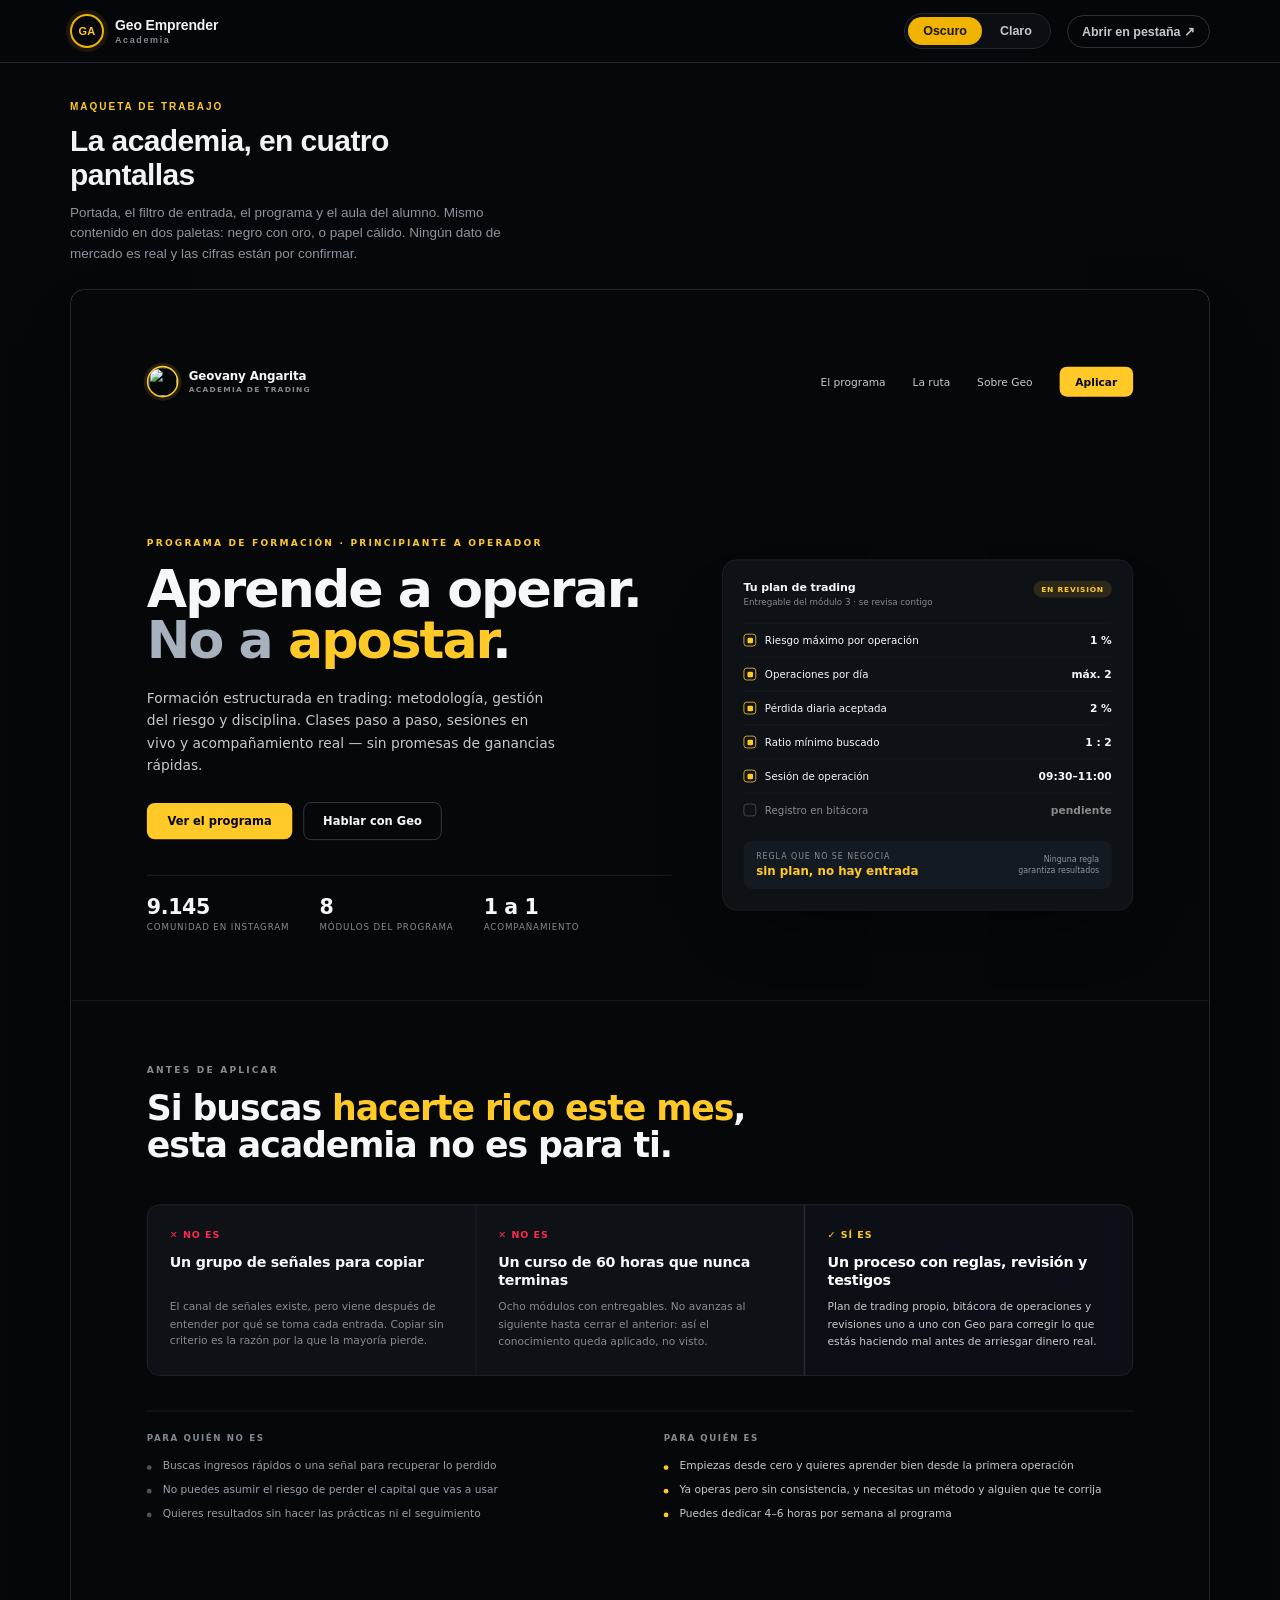
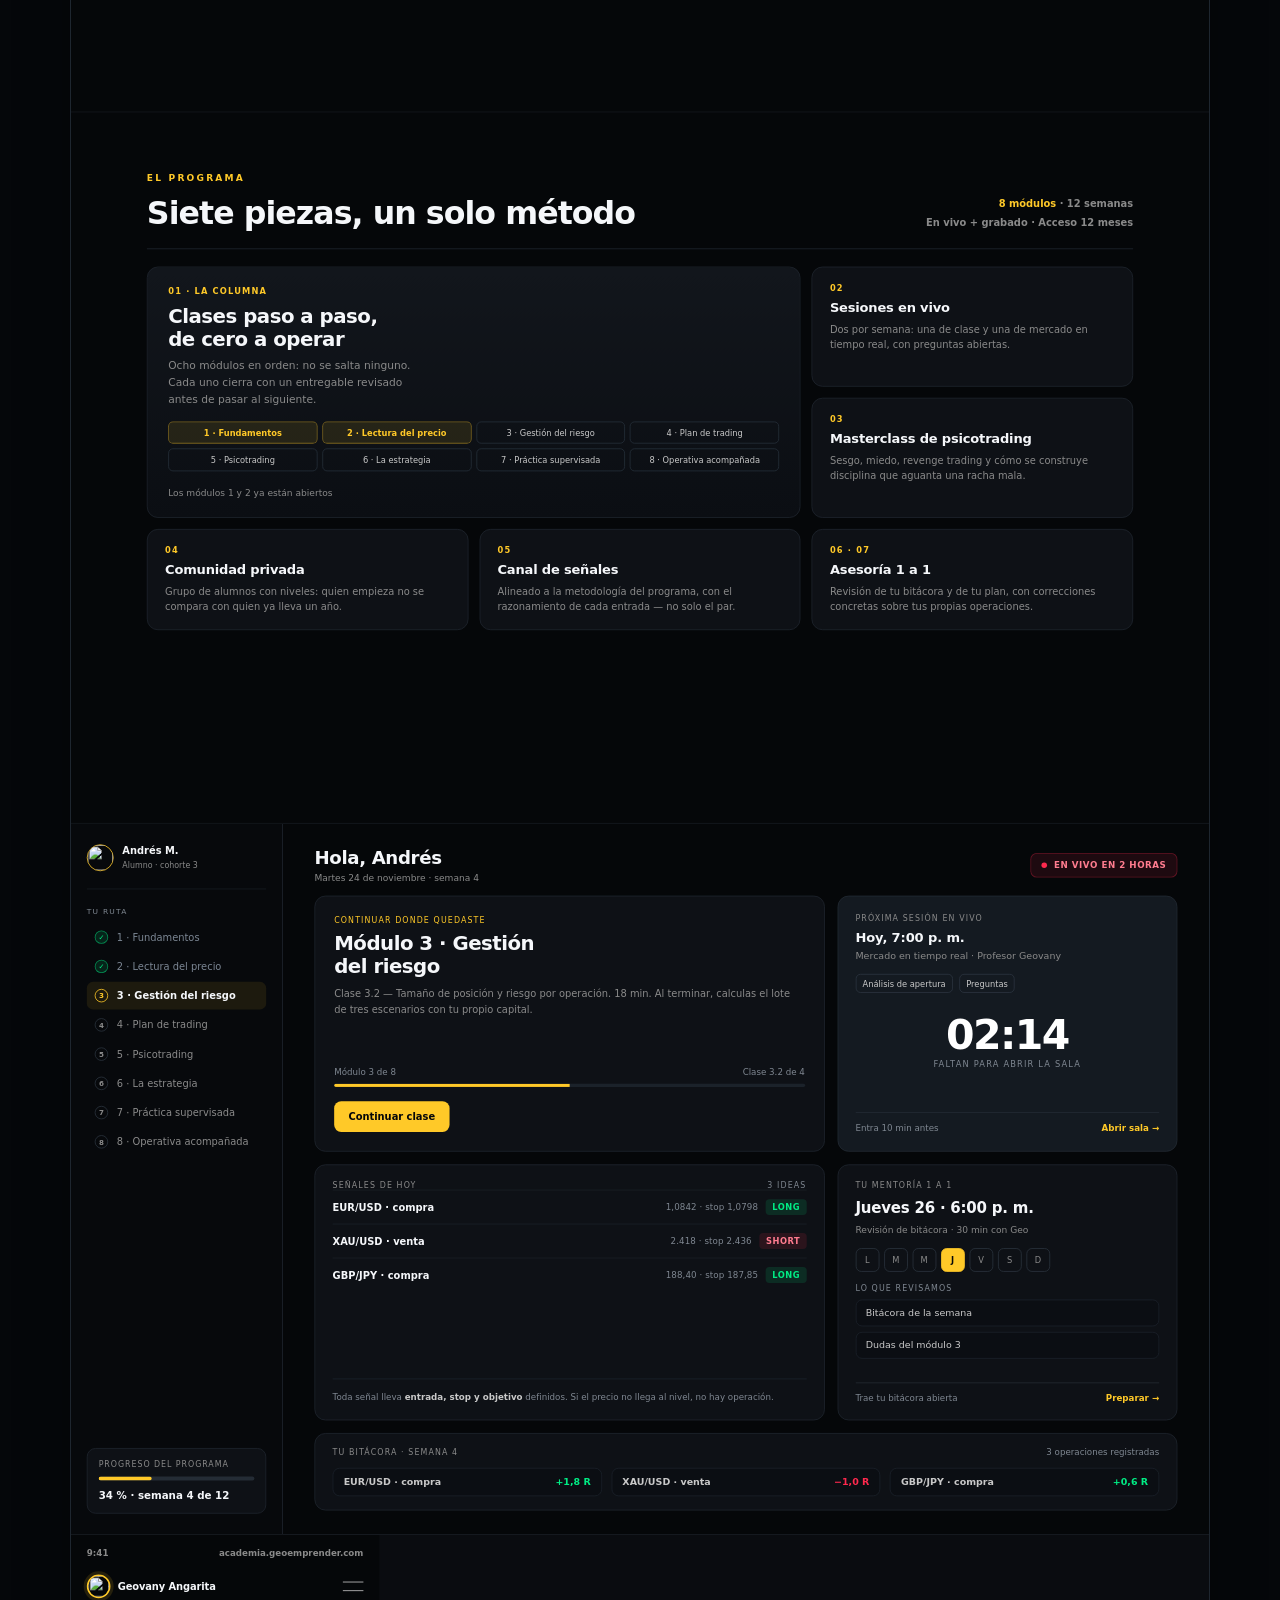
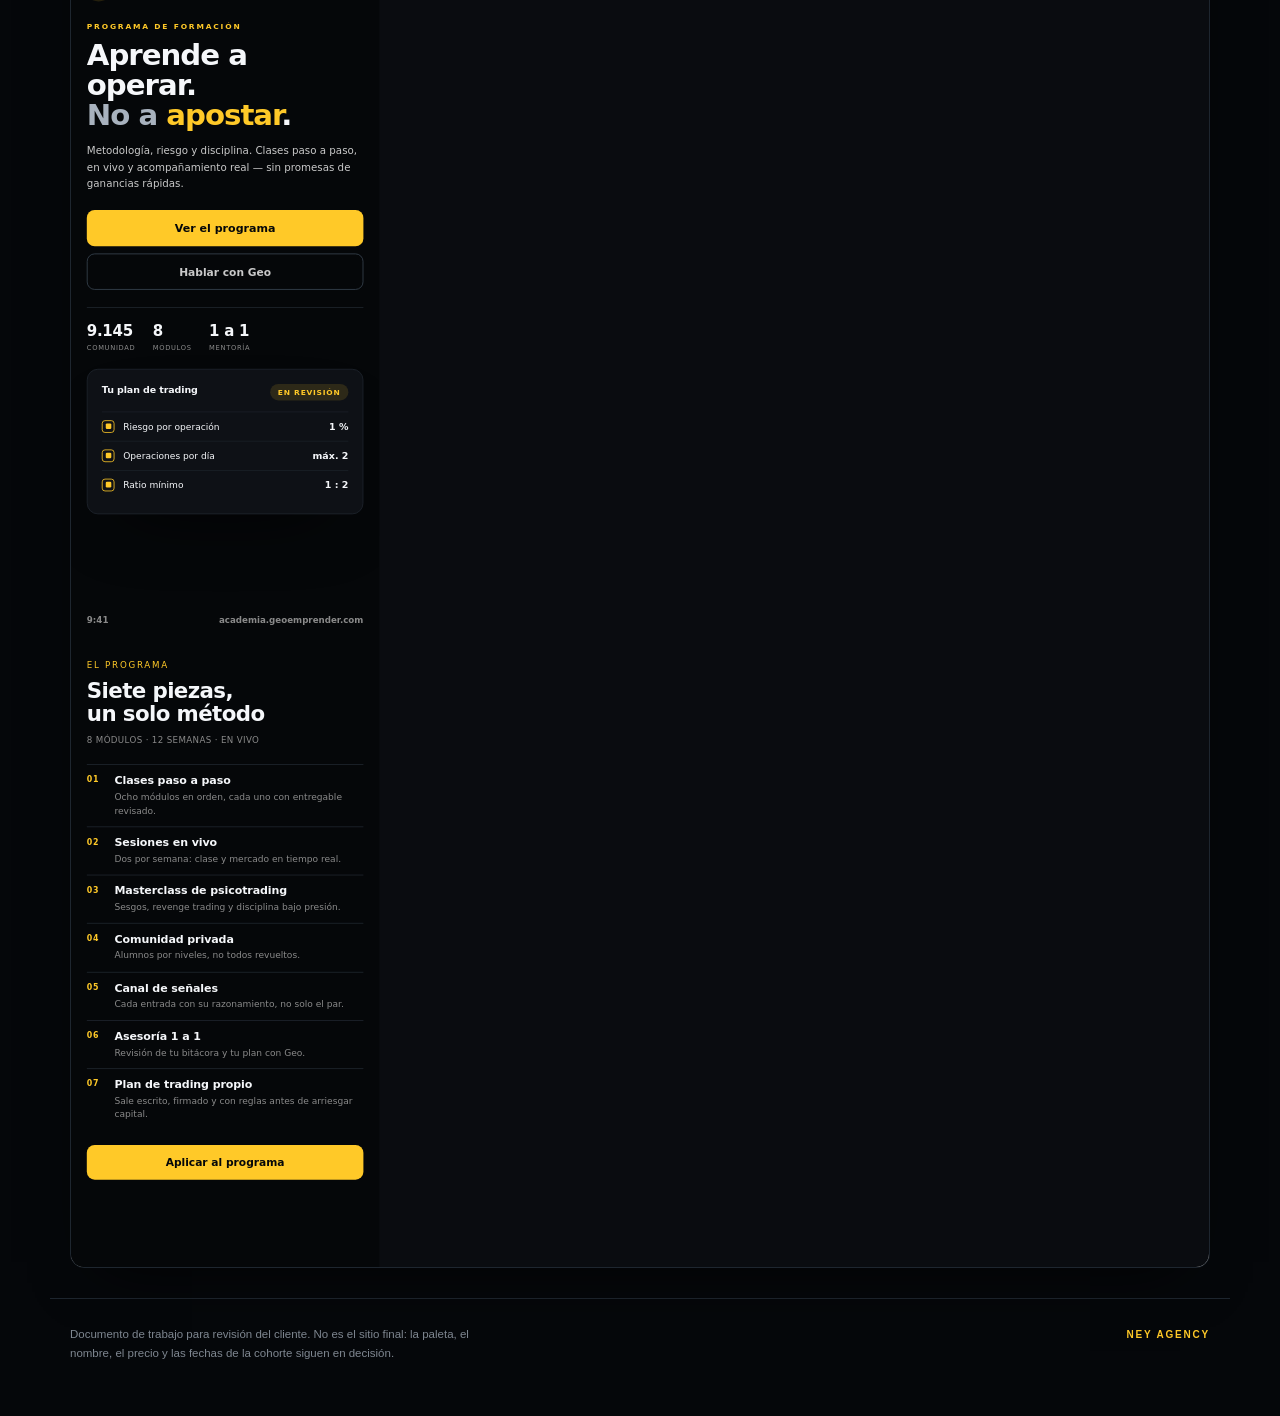
==== index.html @ 92921b25 "Maqueta de la academia: 4 pantallas en dos temas" ====
<!DOCTYPE html>
<html lang="es">
<head>
<meta charset="utf-8">
<meta name="viewport" content="width=device-width, initial-scale=1">
<title>Academia · Geo Emprender — maqueta</title>
<meta name="description" content="Maqueta de la academia de trading del profesor Geovany Angarita: cuatro pantallas, dos temas.">
<meta property="og:type" content="website">
<meta property="og:title" content="Academia · Geo Emprender — maqueta">
<meta property="og:description" content="Cuatro pantallas de la academia: portada, filtro, programa y aula del alumno.">
<meta property="og:image" content="https://geoemprender.biolnk.si/og.png">
<meta name="twitter:card" content="summary_large_image">
<link rel="icon" href="data:image/svg+xml,<svg xmlns='http://www.w3.org/2000/svg' viewBox='0 0 32 32'><rect width='32' height='32' rx='8' fill='%23050709'/><circle cx='16' cy='16' r='7' fill='none' stroke='%23EFB300' stroke-width='2.5'/></svg>">
<style>
  :root{
    --bg:#05070A; --panel:#0B0F14; --line:#1E262F; --line2:#2A343F;
    --ink:#F2F3F5; --ink2:#C3C8CF; --muted:#8C949E; --dim:#7F8791;
    --gold:#EFB300; --gold-ink:#FFC928; --on-gold:#1A1400;
    --r:14px;
  }
  *{box-sizing:border-box;margin:0;padding:0}
  html,body{background:var(--bg);color:var(--ink);
    font-family:Inter,-apple-system,BlinkMacSystemFont,"Segoe UI",Roboto,Helvetica,Arial,sans-serif;
    -webkit-font-smoothing:antialiased}
  a{color:inherit;text-decoration:none}

  header{position:sticky;top:0;z-index:10;background:rgba(5,7,10,.88);
    backdrop-filter:blur(14px);border-bottom:1px solid var(--line)}
  .bar{max-width:1180px;margin:0 auto;padding:13px 20px;display:flex;align-items:center;gap:16px;flex-wrap:wrap}
  .brand{display:flex;align-items:center;gap:11px;font-weight:800;font-size:14px;letter-spacing:-.01em}
  .brand .ring{width:34px;height:34px;border-radius:50%;border:2px solid var(--gold);
    box-shadow:0 0 0 4px rgba(239,179,0,.10);display:grid;place-items:center;flex:0 0 auto}
  .brand .ring span{font-size:11px;font-weight:800;color:var(--gold-ink);letter-spacing:.02em}
  .brand small{display:block;font-size:9px;font-weight:600;letter-spacing:.18em;color:var(--dim);margin-top:2px}
  .spacer{flex:1 1 auto}
  .seg{display:flex;gap:3px;background:var(--panel);border:1px solid var(--line);border-radius:999px;padding:3px}
  .seg button{border:0;background:transparent;color:var(--ink2);font:inherit;font-size:12.5px;font-weight:600;
    padding:7px 15px;border-radius:999px;cursor:pointer;transition:background .15s,color .15s}
  .seg button:hover{color:var(--ink)}
  .seg button[aria-pressed="true"]{background:var(--gold);color:var(--on-gold)}
  .open{font-size:12.5px;font-weight:600;color:var(--ink2);border:1px solid var(--line2);
    border-radius:999px;padding:8px 14px;white-space:nowrap;transition:border-color .15s,color .15s}
  .open:hover{border-color:var(--gold);color:var(--gold-ink)}

  .lead{max-width:1180px;margin:0 auto;padding:26px 20px 6px}
  .lead .kick{font-size:10px;font-weight:700;letter-spacing:.2em;color:var(--gold-ink);text-transform:uppercase}
  .lead h1{font-size:clamp(21px,3.1vw,30px);line-height:1.15;letter-spacing:-.02em;font-weight:800;margin-top:9px;max-width:20ch}
  .lead p{font-size:13.5px;line-height:1.55;color:var(--muted);margin-top:10px;max-width:62ch}

  .stage{max-width:1180px;margin:18px auto 0;padding:0 20px}
  .frame-wrap{position:relative;overflow:hidden;border:1px solid var(--line);border-radius:var(--r);
    background:var(--panel);box-shadow:0 24px 60px -30px rgba(0,0,0,.9)}
  iframe{display:block;width:1440px;height:5288px;border:0;transform-origin:top left;background:#fff}

  .mobile{display:none;max-width:1180px;margin:16px auto 0;padding:0 20px;gap:10px;flex-direction:column}
  .mobile a{display:block;padding:16px 18px;border:1px solid var(--line2);border-radius:12px;
    background:var(--panel);font-size:13.5px;font-weight:600}
  .mobile a span{display:block;font-size:11px;font-weight:500;color:var(--dim);margin-top:4px}

  footer{max-width:1180px;margin:0 auto;padding:26px 20px 54px;display:flex;gap:16px;
    align-items:baseline;justify-content:space-between;flex-wrap:wrap;
    border-top:1px solid var(--line);margin-top:30px}
  footer p{font-size:11.5px;line-height:1.6;color:var(--dim);max-width:64ch}
  footer .sig{font-size:10px;letter-spacing:.18em;text-transform:uppercase;color:var(--gold-ink);font-weight:700}

  @media (max-width:820px){
    .stage,.frame-wrap{display:none}
    .mobile{display:flex}
    .open{display:none}
  }
</style>
</head>
<body>

<header>
  <div class="bar">
    <a class="brand" href="/">
      <span class="ring"><span>GA</span></span>
      <span>Geo Emprender<small>Academia</small></span>
    </a>
    <span class="spacer"></span>
    <div class="seg" role="group" aria-label="Tema de la maqueta">
      <button id="b-oscuro" aria-pressed="true">Oscuro</button>
      <button id="b-claro" aria-pressed="false">Claro</button>
    </div>
    <a class="open" id="abrir" href="oscuro.html" target="_blank" rel="noopener">Abrir en pestaña ↗</a>
  </div>
</header>

<section class="lead">
  <p class="kick">Maqueta de trabajo</p>
  <h1>La academia, en cuatro pantallas</h1>
  <p>Portada, el filtro de entrada, el programa y el aula del alumno. Mismo contenido en dos paletas: negro con oro, o papel cálido. Ningún dato de mercado es real y las cifras están por confirmar.</p>
</section>

<div class="stage">
  <div class="frame-wrap" id="wrap">
    <iframe id="frame" src="oscuro.html" title="Maqueta de la academia" loading="eager"></iframe>
  </div>
</div>

<nav class="mobile">
  <a href="oscuro.html">Ver maqueta en tema oscuro<span>Negro con oro · 4 pantallas</span></a>
  <a href="claro.html">Ver maqueta en tema claro<span>Papel cálido · 4 pantallas</span></a>
</nav>

<footer>
  <p>Documento de trabajo para revisión del cliente. No es el sitio final: la paleta, el nombre, el precio y las fechas de la cohorte siguen en decisión.</p>
  <span class="sig">Ney Agency</span>
</footer>

<script>
(function(){
  var frame=document.getElementById('frame'), wrap=document.getElementById('wrap');
  var bO=document.getElementById('b-oscuro'), bC=document.getElementById('b-claro'), abrir=document.getElementById('abrir');

  var H=5288;
  function fit(){
    var w=wrap.clientWidth||1180, k=w/1440, h=H;
    frame.style.transform='scale('+k+')';
    wrap.style.height=(h*k)+'px';
  }
  function set(theme){
    frame.src = theme+'.html';
    abrir.href = theme+'.html';
    bO.setAttribute('aria-pressed', String(theme==='oscuro'));
    bC.setAttribute('aria-pressed', String(theme==='claro'));
  }
  bO.addEventListener('click',function(){set('oscuro')});
  bC.addEventListener('click',function(){set('claro')});
  window.addEventListener('resize',fit);
  fit();
  frame.addEventListener('load',function(){
    try{
      var h=frame.contentDocument.documentElement.scrollHeight;
      if(h&&h>1800){ H=h; fit(); }
    }catch(e){}
  });
})();
</script>
</body>
</html>
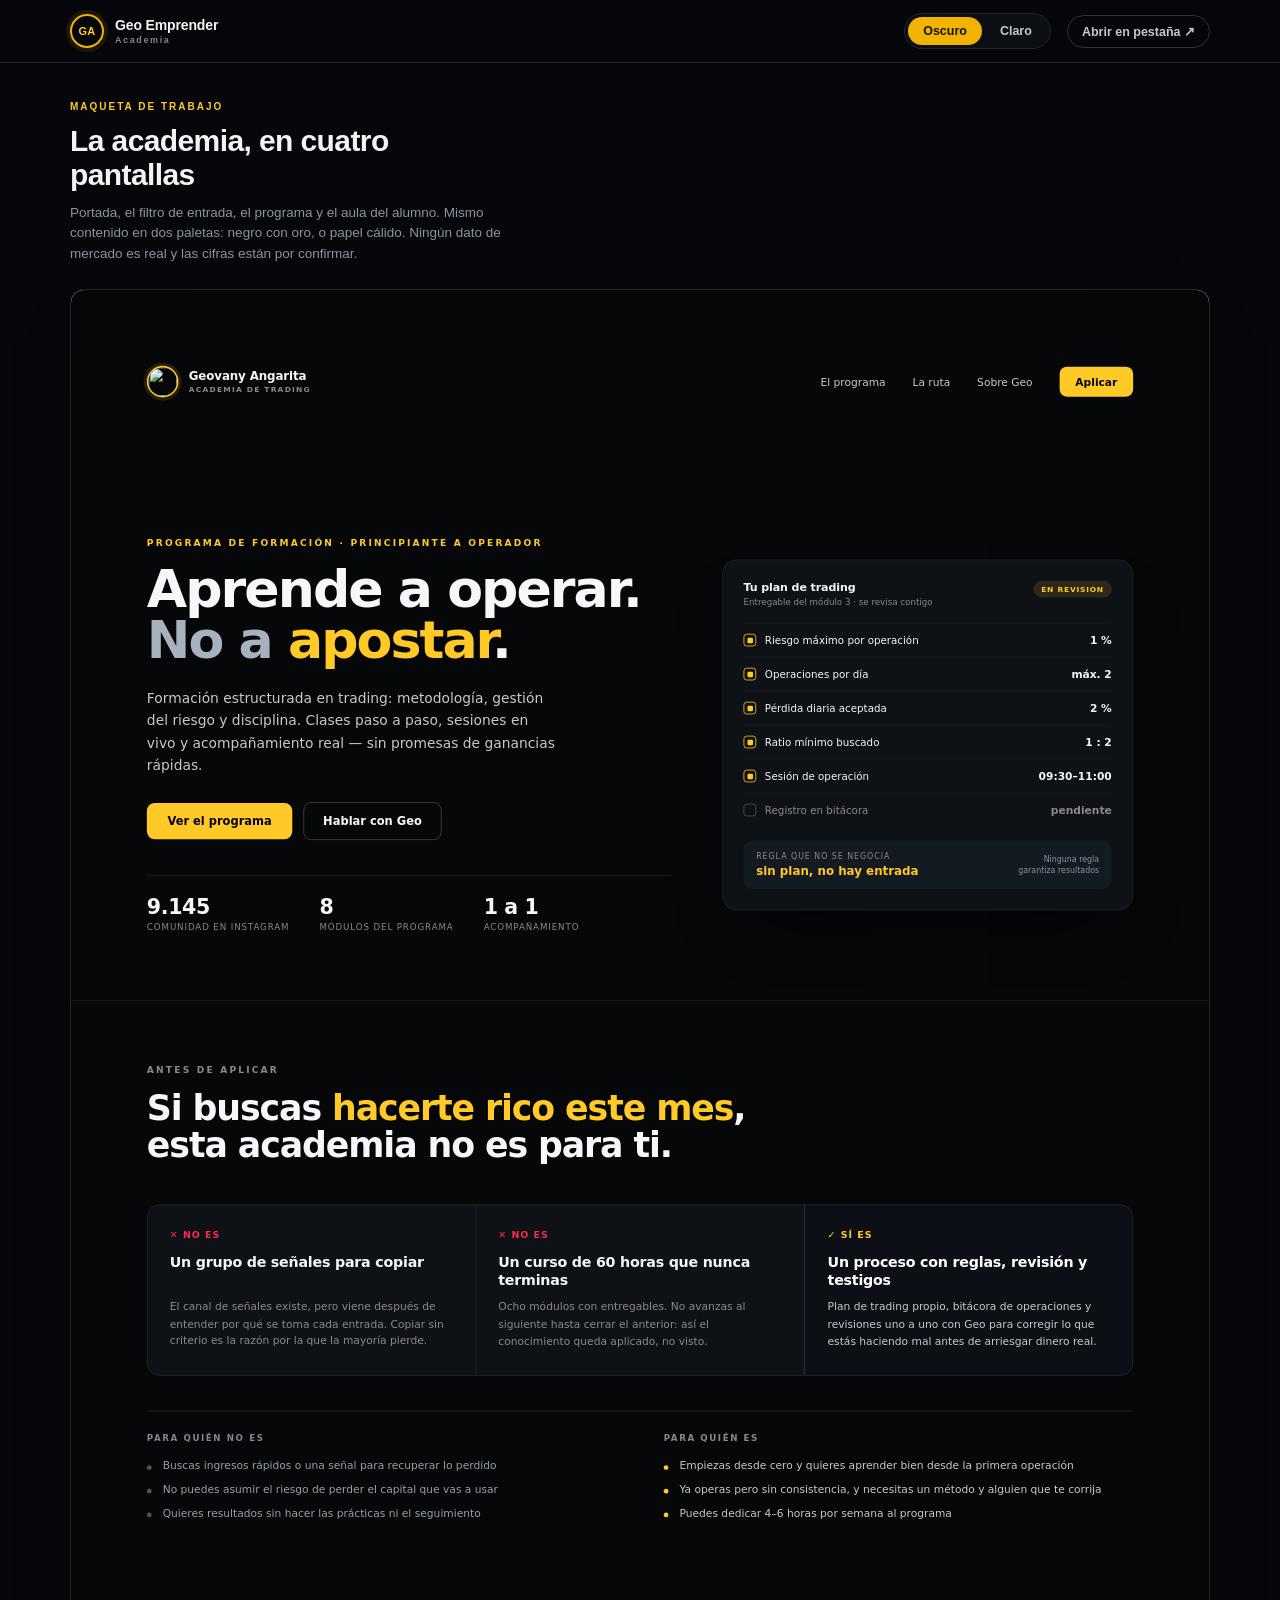
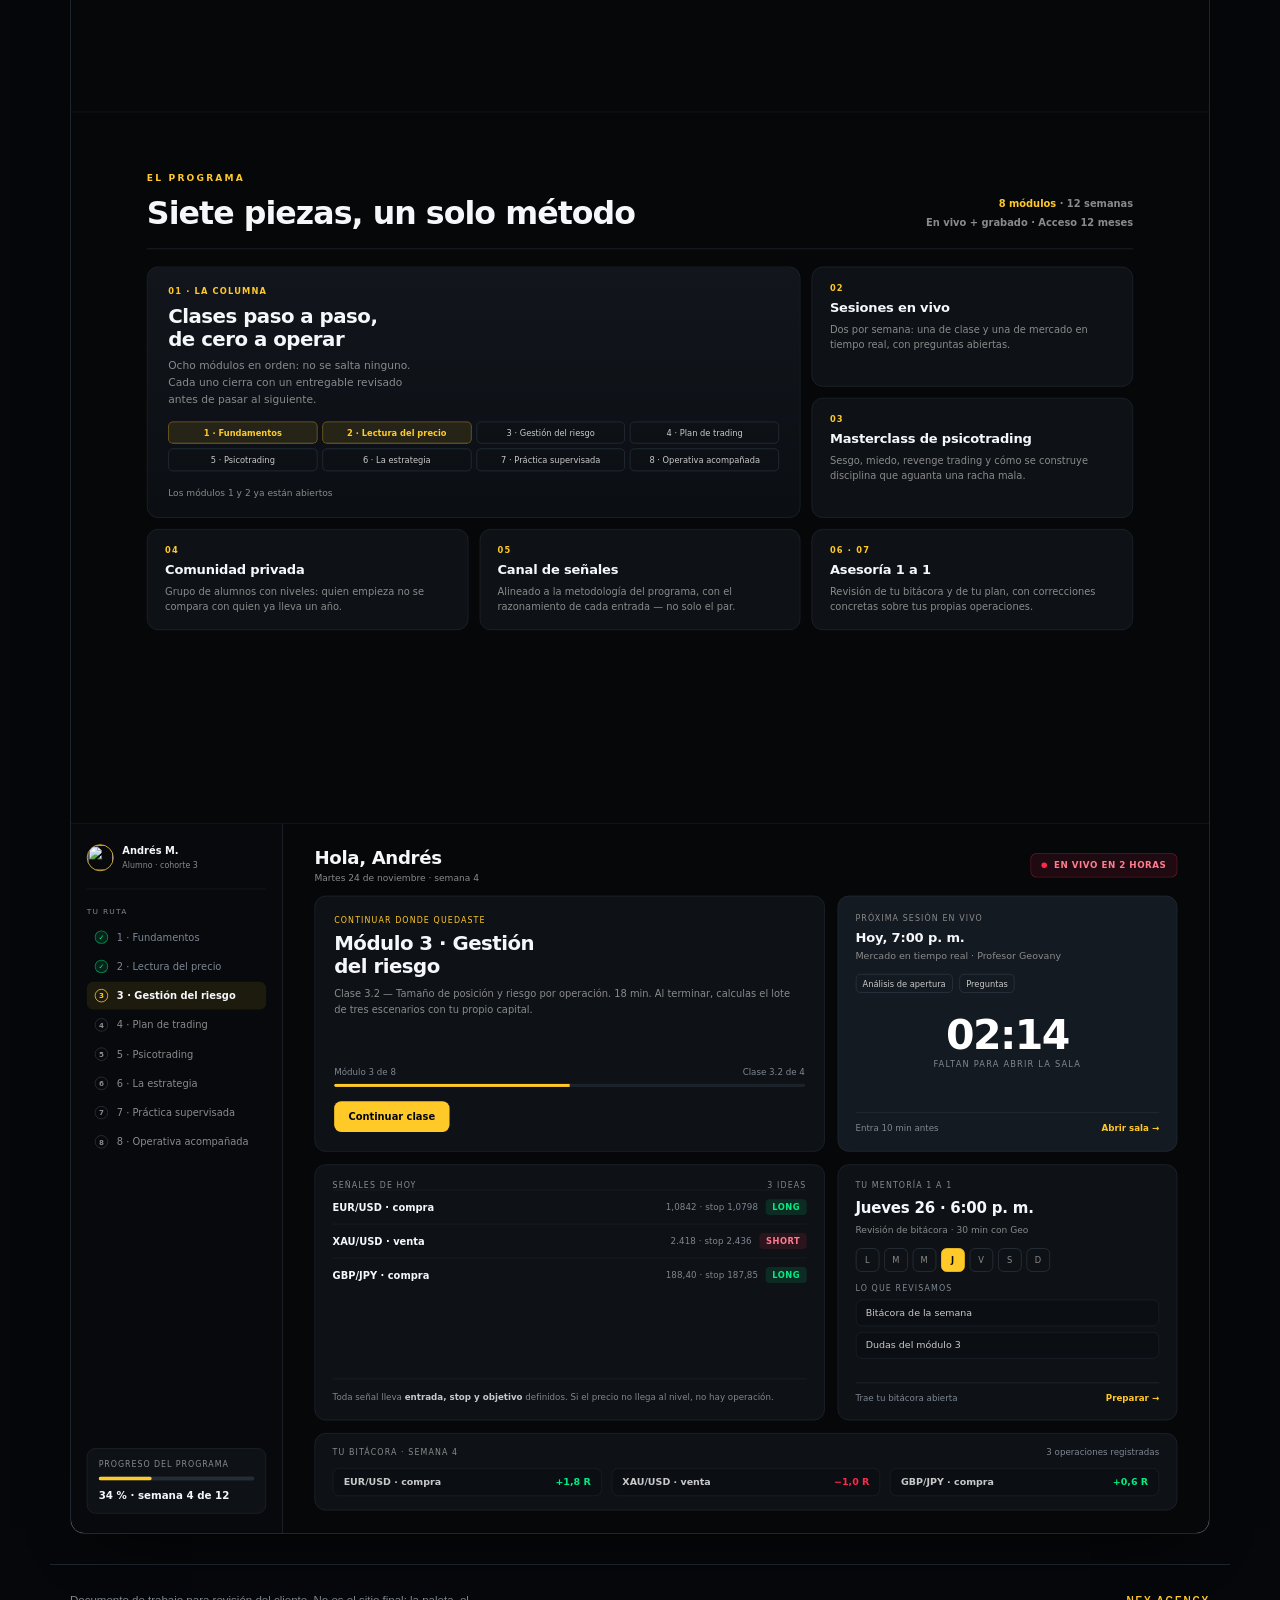
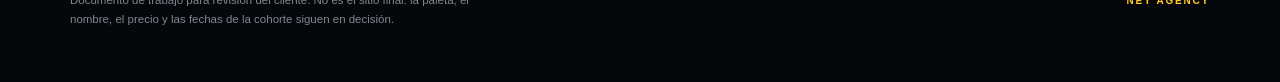
==== commit 532aaf01: "Indice: marco ajustado al alto real de la maqueta" ====
--- a/index.html
+++ b/index.html
@@ -113,29 +113,46 @@
 (function(){
   var frame=document.getElementById('frame'), wrap=document.getElementById('wrap');
   var bO=document.getElementById('b-oscuro'), bC=document.getElementById('b-claro'), abrir=document.getElementById('abrir');
+  var H={oscuro:5288, claro:5101};
 
-  var H=5288;
+  // alto real del contenido: se suman las pantallas, que tienen alto fijo
+  function measure(){
+    var h=0;
+    try{
+      var d=frame.contentDocument, b=d.body;
+      var secs=d.querySelectorAll('.screen');
+      for(var i=0;i<secs.length;i++) h+=secs[i].getBoundingClientRect().height;
+      if(secs.length){
+        var bm=parseFloat(getComputedStyle(secs[secs.length-1]).marginBottom)||0;
+        h=Math.ceil(h+bm+(parseFloat(getComputedStyle(b).paddingBottom)||0));
+      }
+    }catch(e){}
+    return (h>800)?h:3600;
+  }
   function fit(){
-    var w=wrap.clientWidth||1180, k=w/1440, h=H;
+    var w=wrap.clientWidth||1180, k=w/1440;
+    var h=H[abrir.dataset.tema]||3600;
+    frame.style.height=h+'px';
     frame.style.transform='scale('+k+')';
     wrap.style.height=(h*k)+'px';
   }
   function set(theme){
-    frame.src = theme+'.html';
-    abrir.href = theme+'.html';
+    abrir.dataset.tema=theme;
+    frame.src=theme+'.html';
+    abrir.href=theme+'.html';
     bO.setAttribute('aria-pressed', String(theme==='oscuro'));
     bC.setAttribute('aria-pressed', String(theme==='claro'));
+    fit();
   }
   bO.addEventListener('click',function(){set('oscuro')});
   bC.addEventListener('click',function(){set('claro')});
   window.addEventListener('resize',fit);
+  frame.addEventListener('load',function(){
+    H[abrir.dataset.tema]=measure();
+    fit();
+  });
+  abrir.dataset.tema='oscuro';
   fit();
-  frame.addEventListener('load',function(){
-    try{
-      var h=frame.contentDocument.documentElement.scrollHeight;
-      if(h&&h>1800){ H=h; fit(); }
-    }catch(e){}
-  });
 })();
 </script>
 </body>
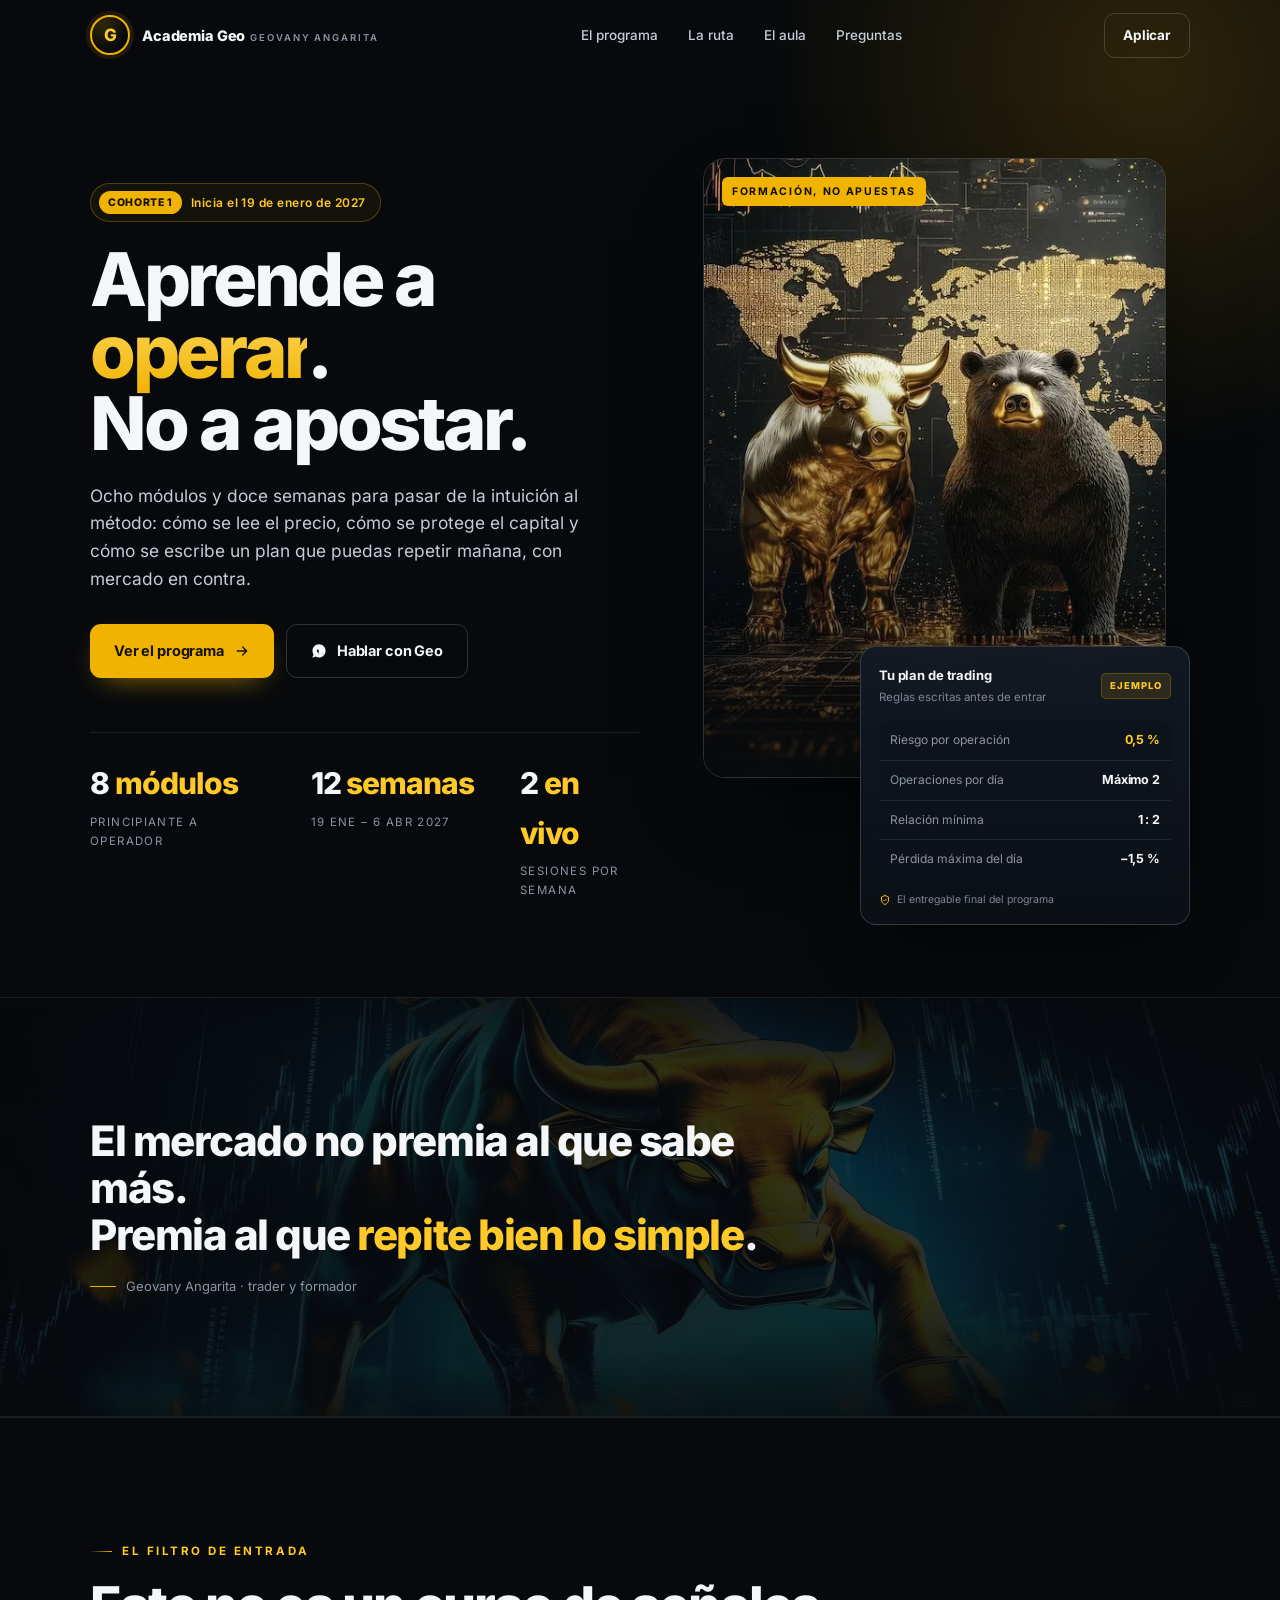
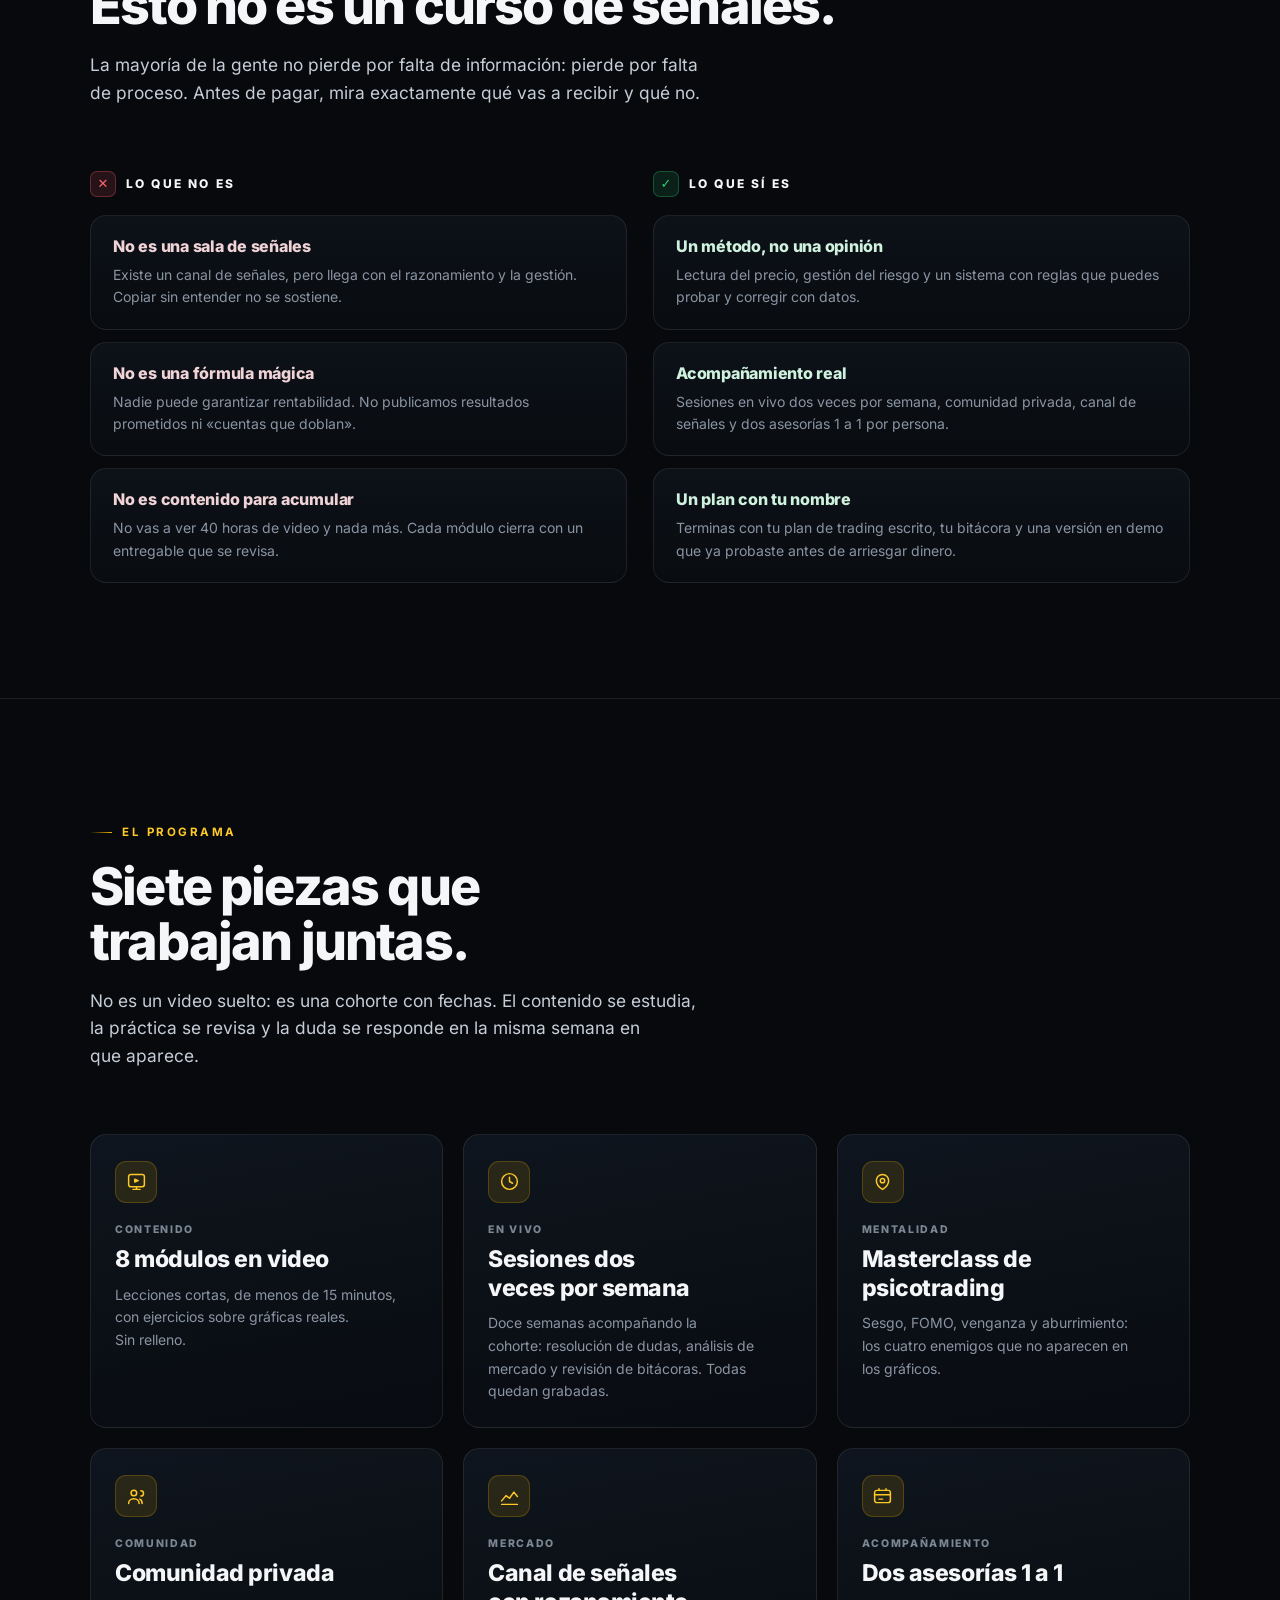
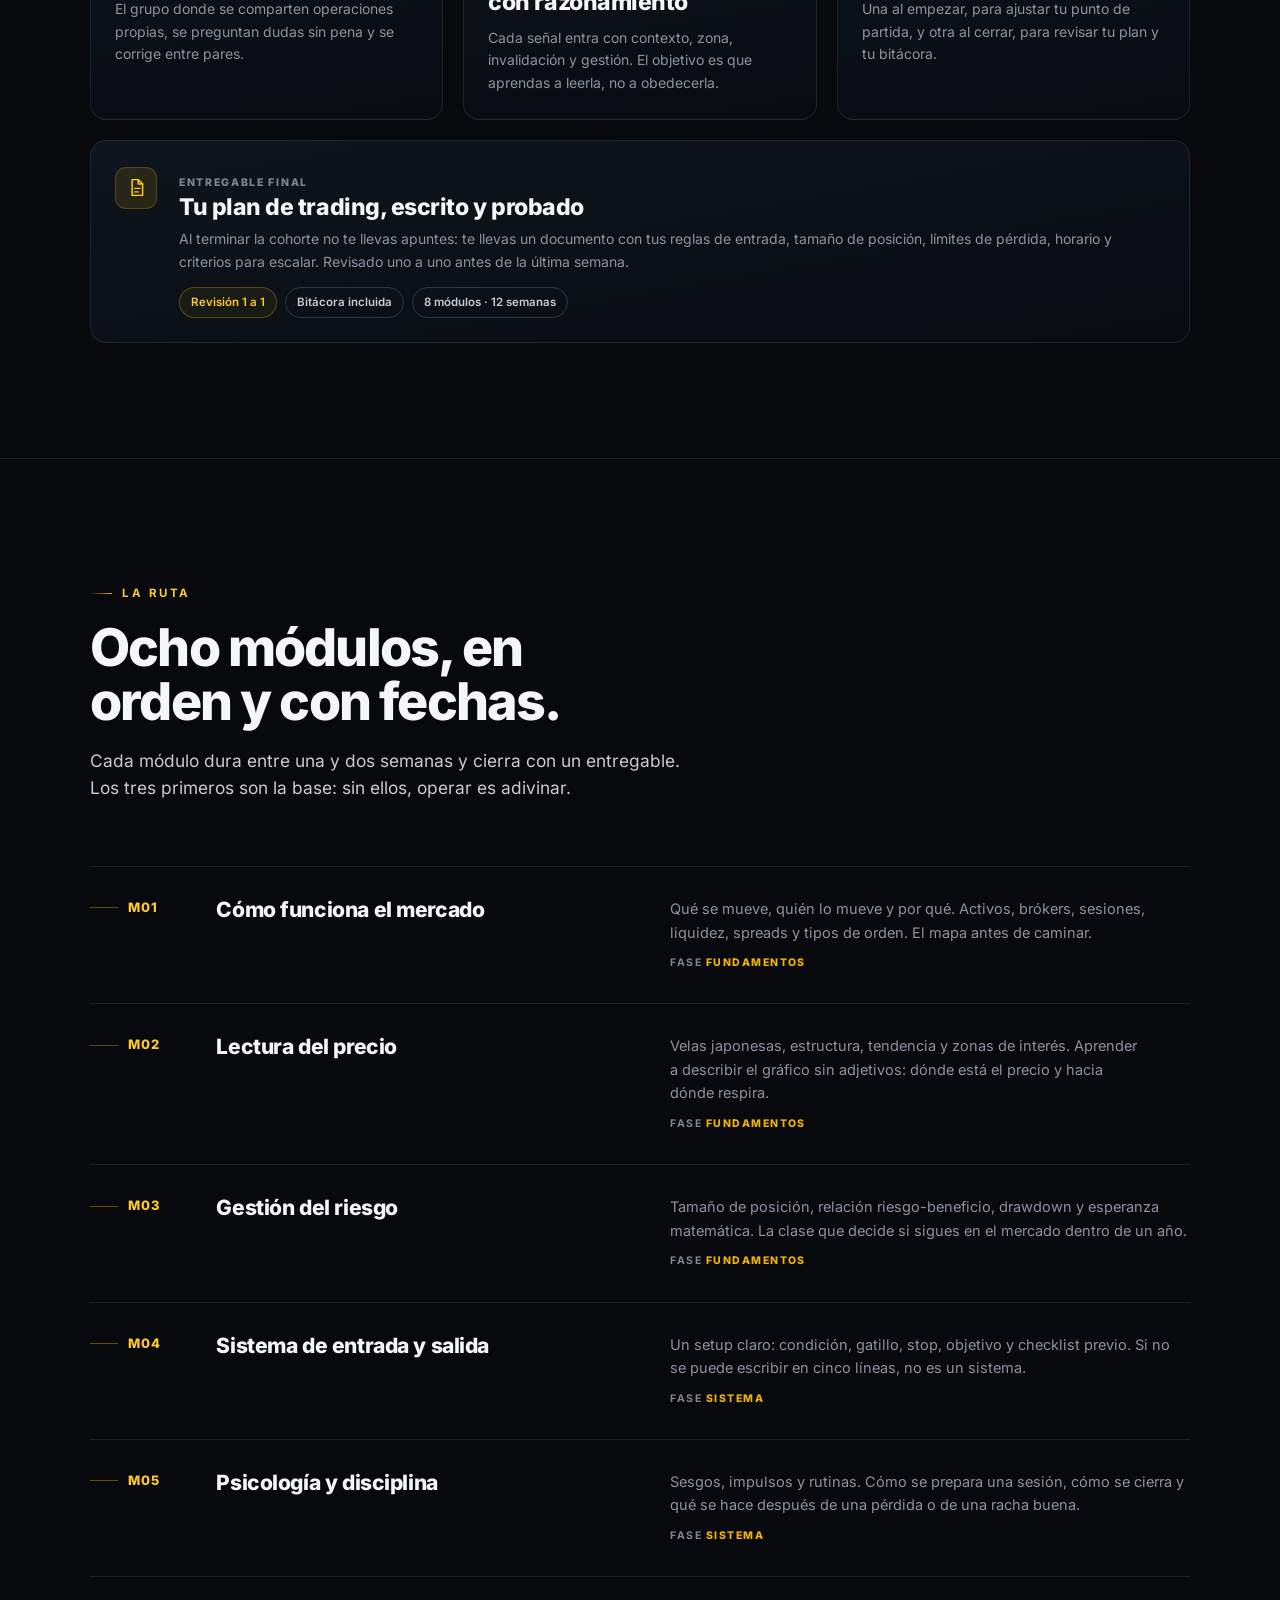
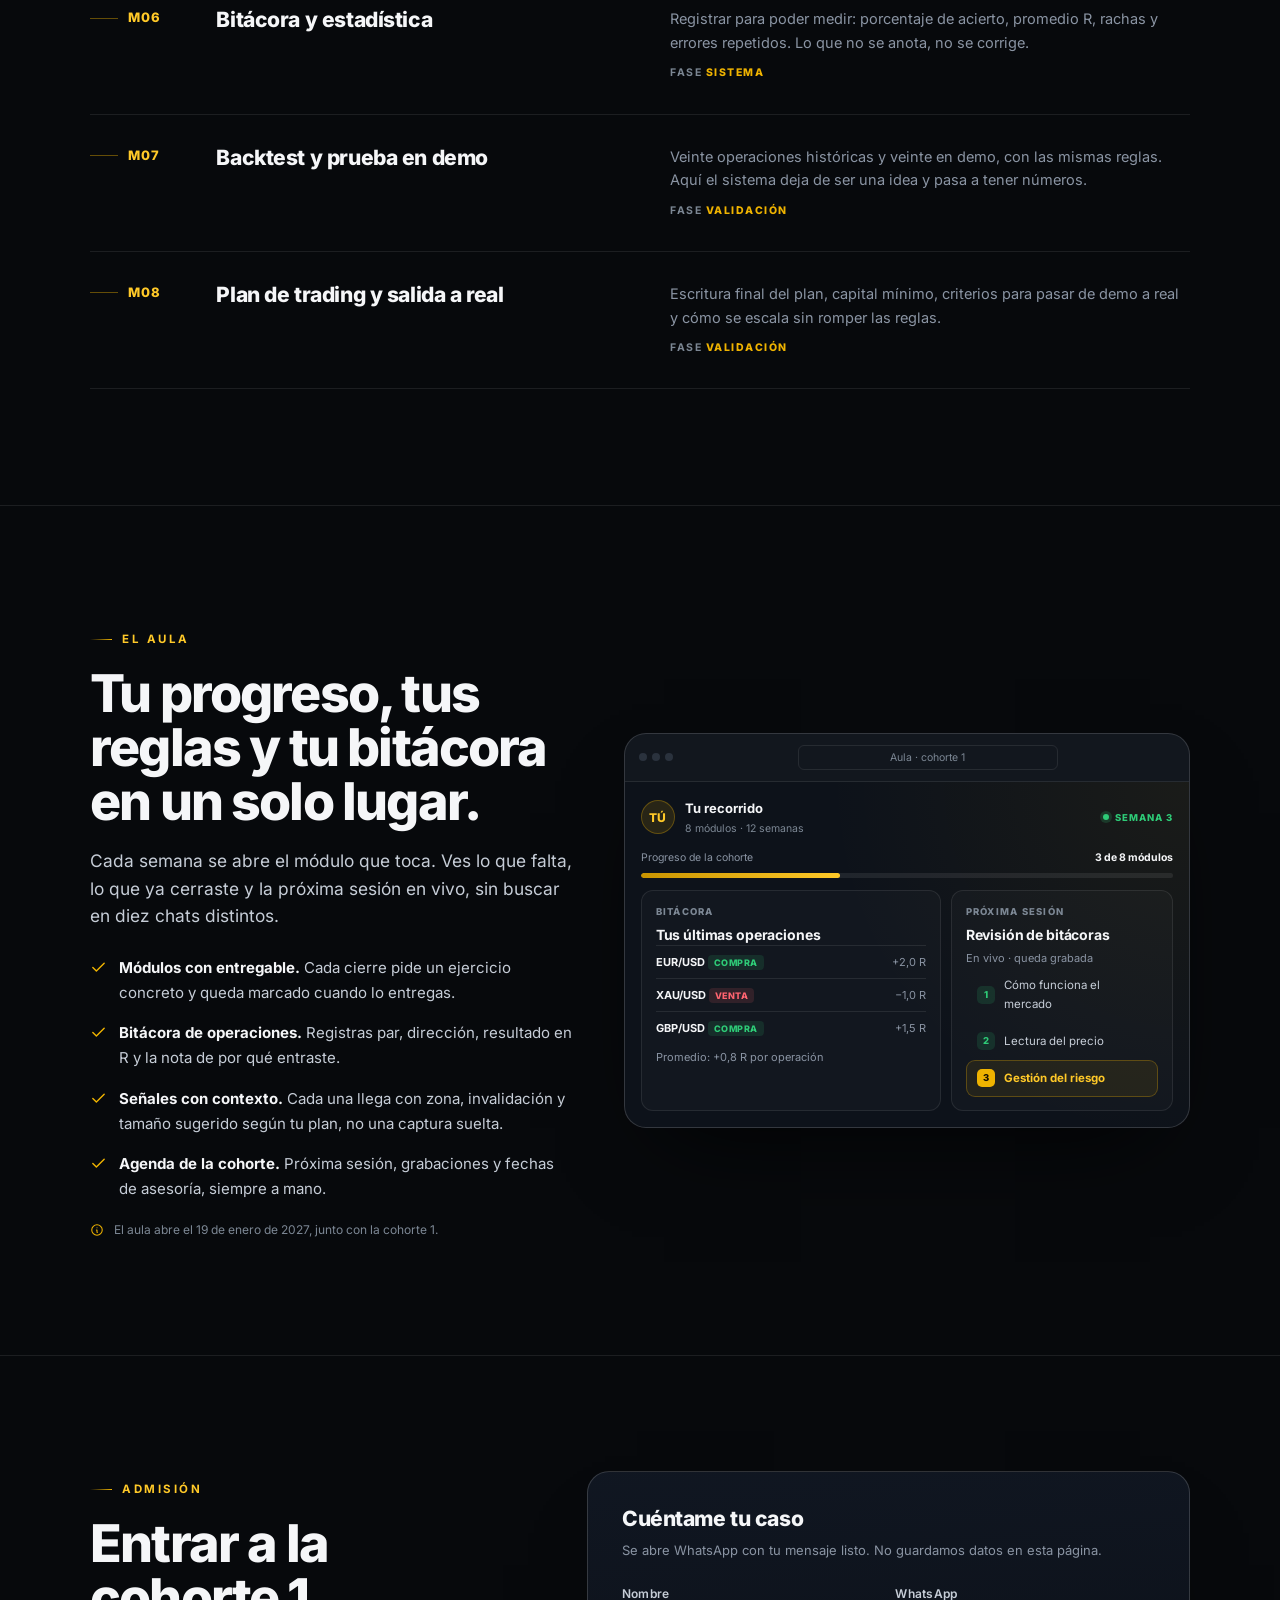
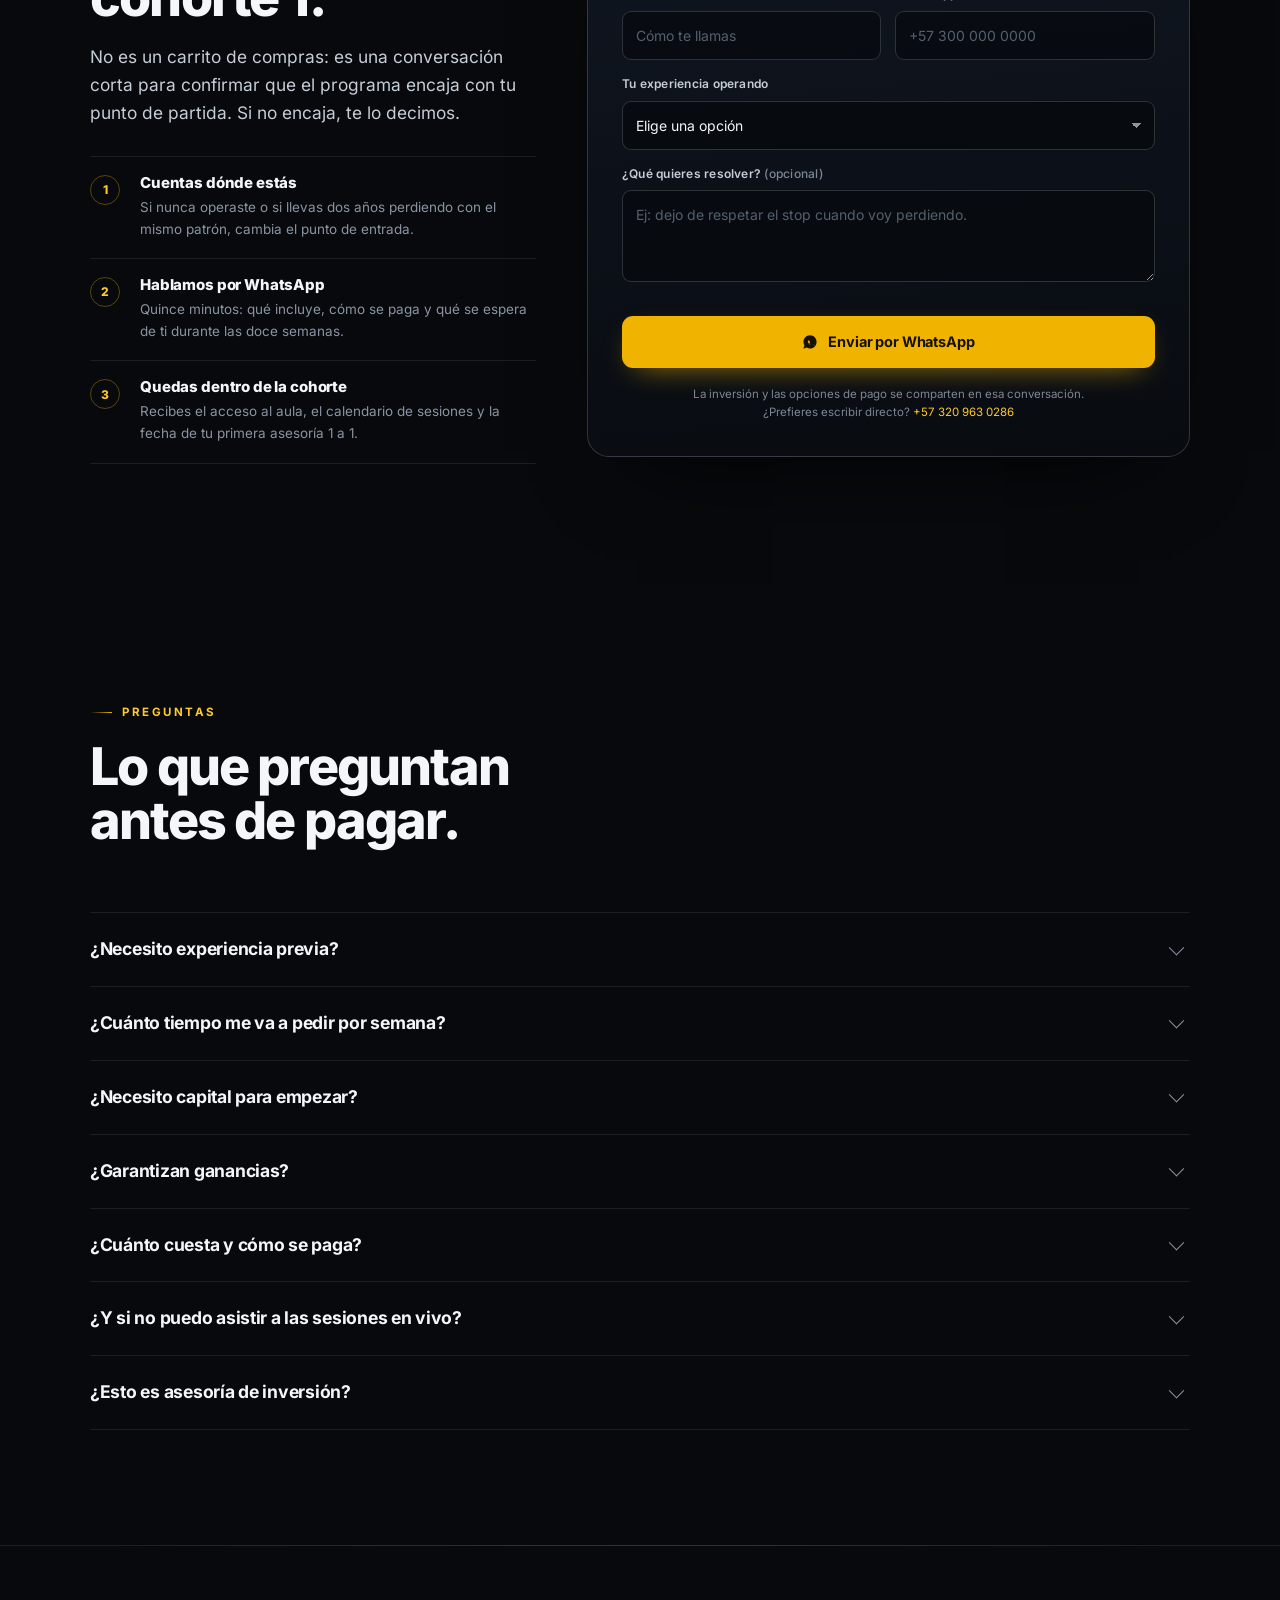
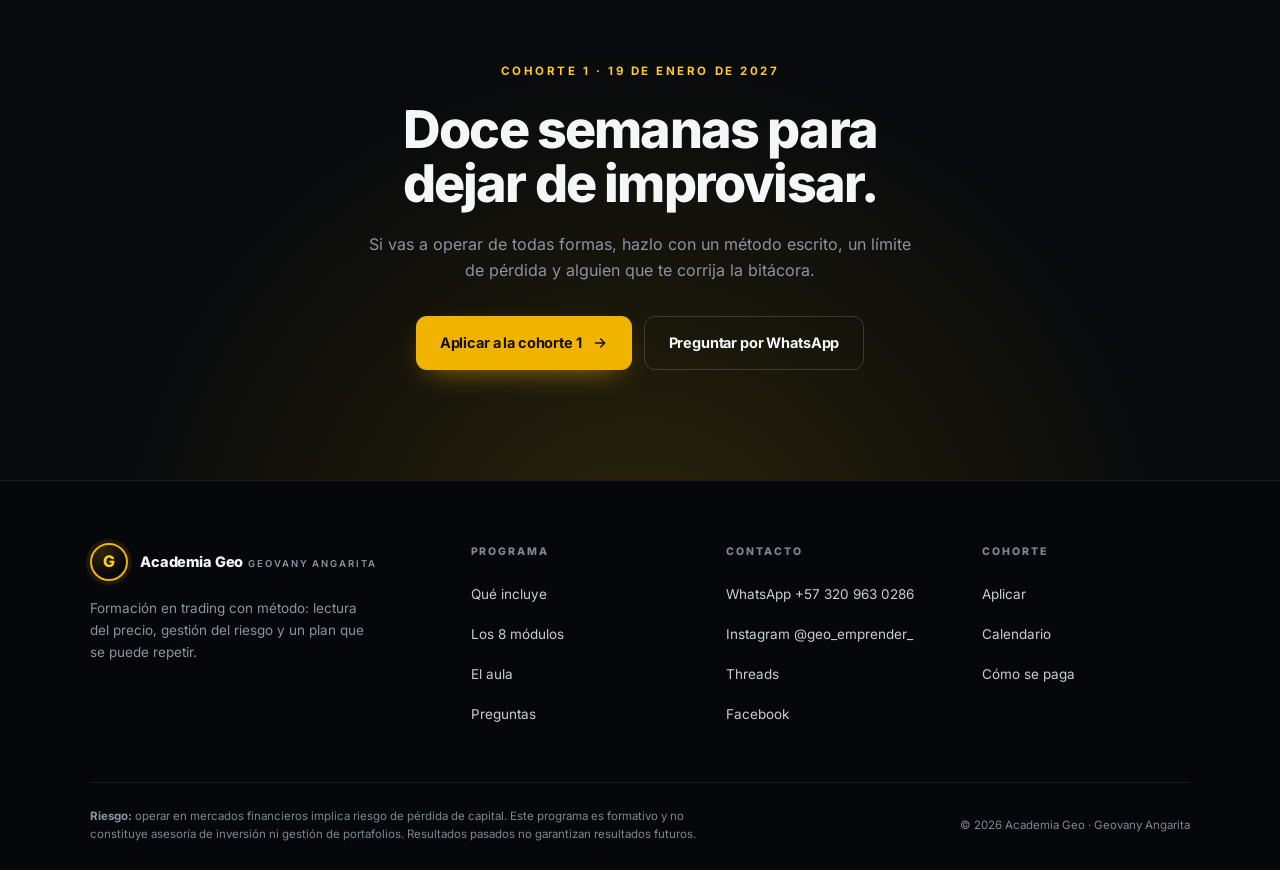
==== commit 67b91af0: "Frontend de la academia: portada, programa, ruta, aula y aplicación Reemplaza la maqueta de cuatro p" ====
--- a/index.html
+++ b/index.html
@@ -3,157 +3,760 @@
 <head>
 <meta charset="utf-8">
 <meta name="viewport" content="width=device-width, initial-scale=1">
-<title>Academia · Geo Emprender — maqueta</title>
-<meta name="description" content="Maqueta de la academia de trading del profesor Geovany Angarita: cuatro pantallas, dos temas.">
+<title>Academia Geo · Aprende a operar, no a apostar</title>
+<meta name="description" content="Programa de formación en trading de Geovany Angarita: 8 módulos, 12 semanas, sesiones en vivo, canal de señales con razonamiento, asesorías 1 a 1 y tu plan de trading. Cohorte 1 inicia el 19 de enero de 2027.">
+<meta name="theme-color" content="#07090C">
+<link rel="canonical" href="https://geoemprender.biolnk.si/">
+
 <meta property="og:type" content="website">
-<meta property="og:title" content="Academia · Geo Emprender — maqueta">
-<meta property="og:description" content="Cuatro pantallas de la academia: portada, filtro, programa y aula del alumno.">
+<meta property="og:locale" content="es_CO">
+<meta property="og:site_name" content="Academia Geo">
+<meta property="og:title" content="Academia Geo · Aprende a operar, no a apostar">
+<meta property="og:description" content="8 módulos, 12 semanas y un plan de trading propio. Cohorte 1 inicia el 19 de enero de 2027.">
+<meta property="og:url" content="https://geoemprender.biolnk.si/">
 <meta property="og:image" content="https://geoemprender.biolnk.si/og.png">
+<meta property="og:image:width" content="1200">
+<meta property="og:image:height" content="630">
 <meta name="twitter:card" content="summary_large_image">
-<link rel="icon" href="data:image/svg+xml,<svg xmlns='http://www.w3.org/2000/svg' viewBox='0 0 32 32'><rect width='32' height='32' rx='8' fill='%23050709'/><circle cx='16' cy='16' r='7' fill='none' stroke='%23EFB300' stroke-width='2.5'/></svg>">
-<style>
-  :root{
-    --bg:#05070A; --panel:#0B0F14; --line:#1E262F; --line2:#2A343F;
-    --ink:#F2F3F5; --ink2:#C3C8CF; --muted:#8C949E; --dim:#7F8791;
-    --gold:#EFB300; --gold-ink:#FFC928; --on-gold:#1A1400;
-    --r:14px;
+<meta name="twitter:title" content="Academia Geo · Aprende a operar, no a apostar">
+<meta name="twitter:description" content="8 módulos, 12 semanas y un plan de trading propio. Cohorte 1 inicia el 19 de enero de 2027.">
+<meta name="twitter:image" content="https://geoemprender.biolnk.si/og.png">
+
+<link rel="icon" href="favicon.ico" sizes="16x16 32x32 48x48">
+<link rel="icon" href="favicon-48.png" sizes="48x48" type="image/png">
+<link rel="icon" href="favicon-32.png" sizes="32x32" type="image/png">
+<link rel="apple-touch-icon" href="apple-touch-icon.png">
+<link rel="manifest" href="site.webmanifest">
+<link rel="preload" href="assets/fonts/inter-latin.woff2" as="font" type="font/woff2" crossorigin>
+<link rel="stylesheet" href="assets/css/site.css">
+
+<script type="application/ld+json">
+{
+  "@context": "https://schema.org",
+  "@type": "Course",
+  "name": "Academia Geo · Programa de formación en trading",
+  "description": "Programa de 8 módulos y 12 semanas para pasar de principiante a operador con método: lectura del precio, gestión del riesgo, sistema propio, bitácora y plan de trading.",
+  "inLanguage": "es",
+  "url": "https://geoemprender.biolnk.si/",
+  "provider": {
+    "@type": "Person",
+    "name": "Geovany Angarita",
+    "url": "https://www.instagram.com/geo_emprender_/"
+  },
+  "hasCourseInstance": {
+    "@type": "CourseInstance",
+    "courseMode": "online",
+    "startDate": "2027-01-19",
+    "endDate": "2027-04-06",
+    "courseWorkload": "PT5H"
   }
-  *{box-sizing:border-box;margin:0;padding:0}
-  html,body{background:var(--bg);color:var(--ink);
-    font-family:Inter,-apple-system,BlinkMacSystemFont,"Segoe UI",Roboto,Helvetica,Arial,sans-serif;
-    -webkit-font-smoothing:antialiased}
-  a{color:inherit;text-decoration:none}
-
-  header{position:sticky;top:0;z-index:10;background:rgba(5,7,10,.88);
-    backdrop-filter:blur(14px);border-bottom:1px solid var(--line)}
-  .bar{max-width:1180px;margin:0 auto;padding:13px 20px;display:flex;align-items:center;gap:16px;flex-wrap:wrap}
-  .brand{display:flex;align-items:center;gap:11px;font-weight:800;font-size:14px;letter-spacing:-.01em}
-  .brand .ring{width:34px;height:34px;border-radius:50%;border:2px solid var(--gold);
-    box-shadow:0 0 0 4px rgba(239,179,0,.10);display:grid;place-items:center;flex:0 0 auto}
-  .brand .ring span{font-size:11px;font-weight:800;color:var(--gold-ink);letter-spacing:.02em}
-  .brand small{display:block;font-size:9px;font-weight:600;letter-spacing:.18em;color:var(--dim);margin-top:2px}
-  .spacer{flex:1 1 auto}
-  .seg{display:flex;gap:3px;background:var(--panel);border:1px solid var(--line);border-radius:999px;padding:3px}
-  .seg button{border:0;background:transparent;color:var(--ink2);font:inherit;font-size:12.5px;font-weight:600;
-    padding:7px 15px;border-radius:999px;cursor:pointer;transition:background .15s,color .15s}
-  .seg button:hover{color:var(--ink)}
-  .seg button[aria-pressed="true"]{background:var(--gold);color:var(--on-gold)}
-  .open{font-size:12.5px;font-weight:600;color:var(--ink2);border:1px solid var(--line2);
-    border-radius:999px;padding:8px 14px;white-space:nowrap;transition:border-color .15s,color .15s}
-  .open:hover{border-color:var(--gold);color:var(--gold-ink)}
-
-  .lead{max-width:1180px;margin:0 auto;padding:26px 20px 6px}
-  .lead .kick{font-size:10px;font-weight:700;letter-spacing:.2em;color:var(--gold-ink);text-transform:uppercase}
-  .lead h1{font-size:clamp(21px,3.1vw,30px);line-height:1.15;letter-spacing:-.02em;font-weight:800;margin-top:9px;max-width:20ch}
-  .lead p{font-size:13.5px;line-height:1.55;color:var(--muted);margin-top:10px;max-width:62ch}
-
-  .stage{max-width:1180px;margin:18px auto 0;padding:0 20px}
-  .frame-wrap{position:relative;overflow:hidden;border:1px solid var(--line);border-radius:var(--r);
-    background:var(--panel);box-shadow:0 24px 60px -30px rgba(0,0,0,.9)}
-  iframe{display:block;width:1440px;height:5288px;border:0;transform-origin:top left;background:#fff}
-
-  .mobile{display:none;max-width:1180px;margin:16px auto 0;padding:0 20px;gap:10px;flex-direction:column}
-  .mobile a{display:block;padding:16px 18px;border:1px solid var(--line2);border-radius:12px;
-    background:var(--panel);font-size:13.5px;font-weight:600}
-  .mobile a span{display:block;font-size:11px;font-weight:500;color:var(--dim);margin-top:4px}
-
-  footer{max-width:1180px;margin:0 auto;padding:26px 20px 54px;display:flex;gap:16px;
-    align-items:baseline;justify-content:space-between;flex-wrap:wrap;
-    border-top:1px solid var(--line);margin-top:30px}
-  footer p{font-size:11.5px;line-height:1.6;color:var(--dim);max-width:64ch}
-  footer .sig{font-size:10px;letter-spacing:.18em;text-transform:uppercase;color:var(--gold-ink);font-weight:700}
-
-  @media (max-width:820px){
-    .stage,.frame-wrap{display:none}
-    .mobile{display:flex}
-    .open{display:none}
-  }
-</style>
+}
+</script>
 </head>
 <body>
 
-<header>
-  <div class="bar">
-    <a class="brand" href="/">
-      <span class="ring"><span>GA</span></span>
-      <span>Geo Emprender<small>Academia</small></span>
+<a class="skip" href="#main">Saltar al contenido</a>
+
+<!-- ============ NAV ============ -->
+<header class="nav" id="nav">
+  <div class="wrap">
+    <a class="brand" href="#top" aria-label="Academia Geo, inicio">
+      <span class="mark" aria-hidden="true">G</span>
+      <span class="txt">
+        <span class="name">Academia Geo</span>
+        <span class="sub">Geovany Angarita</span>
+      </span>
     </a>
-    <span class="spacer"></span>
-    <div class="seg" role="group" aria-label="Tema de la maqueta">
-      <button id="b-oscuro" aria-pressed="true">Oscuro</button>
-      <button id="b-claro" aria-pressed="false">Claro</button>
-    </div>
-    <a class="open" id="abrir" href="oscuro.html" target="_blank" rel="noopener">Abrir en pestaña ↗</a>
+
+    <nav class="nav-links" aria-label="Secciones">
+      <a href="#programa">El programa</a>
+      <a href="#ruta">La ruta</a>
+      <a href="#aula">El aula</a>
+      <a href="#preguntas">Preguntas</a>
+    </nav>
+
+    <div class="nav-cta">
+      <a class="btn btn-ghost btn-sm" href="#aplicar">Aplicar</a>
+      <button class="nav-toggle" id="navToggle" aria-expanded="false" aria-controls="mobileMenu" aria-label="Abrir menú">
+        <span></span>
+      </button>
+    </div>
   </div>
 </header>
 
-<section class="lead">
-  <p class="kick">Maqueta de trabajo</p>
-  <h1>La academia, en cuatro pantallas</h1>
-  <p>Portada, el filtro de entrada, el programa y el aula del alumno. Mismo contenido en dos paletas: negro con oro, o papel cálido. Ningún dato de mercado es real y las cifras están por confirmar.</p>
-</section>
-
-<div class="stage">
-  <div class="frame-wrap" id="wrap">
-    <iframe id="frame" src="oscuro.html" title="Maqueta de la academia" loading="eager"></iframe>
-  </div>
+<div class="mobile-menu" id="mobileMenu">
+  <a href="#programa">El programa</a>
+  <a href="#ruta">La ruta</a>
+  <a href="#aula">El aula</a>
+  <a href="#preguntas">Preguntas</a>
+  <a class="btn btn-gold" href="#aplicar">Aplicar a la cohorte 1</a>
 </div>
 
-<nav class="mobile">
-  <a href="oscuro.html">Ver maqueta en tema oscuro<span>Negro con oro · 4 pantallas</span></a>
-  <a href="claro.html">Ver maqueta en tema claro<span>Papel cálido · 4 pantallas</span></a>
-</nav>
-
-<footer>
-  <p>Documento de trabajo para revisión del cliente. No es el sitio final: la paleta, el nombre, el precio y las fechas de la cohorte siguen en decisión.</p>
-  <span class="sig">Ney Agency</span>
+<main id="main">
+
+<!-- ============ HERO ============ -->
+<section class="hero" id="top">
+  <div class="wrap hero-grid">
+    <div class="hero-copy">
+      <span class="chip"><b>Cohorte 1</b> Inicia el 19 de enero de 2027</span>
+
+      <h1>Aprende a <em>operar</em>.<br>No a apostar.</h1>
+
+      <p class="lead">
+        Ocho módulos y doce semanas para pasar de la intuición al método: cómo se lee el precio,
+        cómo se protege el capital y cómo se escribe un plan que puedas repetir mañana, con mercado en contra.
+      </p>
+
+      <div class="hero-cta">
+        <a class="btn btn-gold" href="#programa">
+          Ver el programa
+          <svg viewBox="0 0 24 24" fill="none" stroke="currentColor" stroke-width="2" stroke-linecap="round" stroke-linejoin="round" aria-hidden="true"><path d="M5 12h14M13 6l6 6-6 6"/></svg>
+        </a>
+        <a class="btn btn-ghost" href="https://wa.me/573209630286?text=Hola%20Geo%2C%20quiero%20informaci%C3%B3n%20de%20la%20cohorte%201%20de%20la%20academia." target="_blank" rel="noopener">
+          <svg viewBox="0 0 24 24" fill="currentColor" aria-hidden="true"><path d="M12.04 2C6.6 2 2.2 6.4 2.2 11.84c0 1.94.56 3.74 1.52 5.26L2 22l5.06-1.66a9.8 9.8 0 0 0 4.98 1.36c5.44 0 9.84-4.4 9.84-9.84S17.48 2 12.04 2Zm5.72 13.9c-.24.68-1.4 1.3-1.94 1.36-.54.06-1.02.1-1.9-.24-.88-.34-2.4-1.1-3.7-2.72-1.14-1.42-1.42-2.44-1.5-2.9-.08-.46.14-1.02.4-1.32.26-.3.58-.36.78-.36.2 0 .4.02.58.02.18 0 .44-.06.66.5.24.6.78 1.9.84 2.04.06.14.1.3.02.48-.08.18-.16.3-.3.46-.14.16-.3.36-.42.48-.14.14-.28.3-.12.58.16.28.72 1.18 1.54 1.9 1.06.94 1.94 1.24 2.22 1.38.28.14.44.12.6-.08.16-.2.7-.82.88-1.1.18-.28.36-.24.6-.14.24.1 1.52.72 1.78.86.26.14.44.2.5.32.06.12.06.68-.18 1.36Z"/></svg>
+          Hablar con Geo
+        </a>
+      </div>
+
+      <div class="hero-stats">
+        <div class="stat"><div class="n">8 <span>módulos</span></div><div class="l">Principiante a operador</div></div>
+        <div class="stat"><div class="n">12 <span>semanas</span></div><div class="l">19 ene – 6 abr 2027</div></div>
+        <div class="stat"><div class="n">2 <span>en vivo</span></div><div class="l">Sesiones por semana</div></div>
+      </div>
+    </div>
+
+    <div class="hero-visual">
+      <figure class="hero-photo">
+        <img src="assets/img/hero-toro-oso.webp" width="493" height="740" alt="Escultura dorada de toro y oso frente a una gráfica de mercado" fetchpriority="high" decoding="async">
+        <span class="tag">Formación, no apuestas</span>
+      </figure>
+
+      <div class="plan-card" aria-label="Ejemplo de plan de trading">
+        <div class="pc-head">
+          <div>
+            <div class="pc-title">Tu plan de trading</div>
+            <div class="pc-sub">Reglas escritas antes de entrar</div>
+          </div>
+          <span class="pc-badge">Ejemplo</span>
+        </div>
+        <dl class="pc-rows">
+          <div class="pc-row"><dt>Riesgo por operación</dt><dd class="gold">0,5 %</dd></div>
+          <div class="pc-row"><dt>Operaciones por día</dt><dd>Máximo 2</dd></div>
+          <div class="pc-row"><dt>Relación mínima</dt><dd>1 : 2</dd></div>
+          <div class="pc-row"><dt>Pérdida máxima del día</dt><dd>−1,5 %</dd></div>
+        </dl>
+        <p class="pc-foot">
+          <svg viewBox="0 0 24 24" fill="none" stroke="currentColor" stroke-width="2" stroke-linecap="round" stroke-linejoin="round" aria-hidden="true"><path d="M12 3l7 3v6c0 4.4-3 7.6-7 9-4-1.4-7-4.6-7-9V6l7-3Z"/><path d="M9 12l2 2 4-4"/></svg>
+          El entregable final del programa
+        </p>
+      </div>
+    </div>
+  </div>
+</section>
+
+<!-- ============ BANDA ============ -->
+<section class="band" aria-label="Frase de Geovany Angarita">
+  <img src="assets/img/banda-oro.webp" alt="" loading="lazy" decoding="async">
+  <div class="wrap">
+    <figure class="quote">
+      <blockquote>El mercado no premia al que sabe más.<br>Premia al que <em>repite bien lo simple</em>.</blockquote>
+      <figcaption>Geovany Angarita · trader y formador</figcaption>
+    </figure>
+  </div>
+</section>
+
+<!-- ============ NO ES / SÍ ES ============ -->
+<section class="sec bordered" id="no-es">
+  <div class="wrap">
+    <div class="sec-head">
+      <span class="eyebrow">El filtro de entrada</span>
+      <h2>Esto no es un curso de señales.</h2>
+      <p class="lead">
+        La mayoría de la gente no pierde por falta de información: pierde por falta de proceso.
+        Antes de pagar, mira exactamente qué vas a recibir y qué no.
+      </p>
+    </div>
+
+    <div class="split">
+      <div>
+        <div class="col-head">
+          <span class="badge no" aria-hidden="true">✕</span>
+          <span class="t">Lo que no es</span>
+        </div>
+        <div class="stack">
+          <div class="note is-no">
+            <h3>No es una sala de señales</h3>
+            <p>Existe un canal de señales, pero llega con el razonamiento y la gestión. Copiar sin entender no se sostiene.</p>
+          </div>
+          <div class="note is-no">
+            <h3>No es una fórmula mágica</h3>
+            <p>Nadie puede garantizar rentabilidad. No publicamos resultados prometidos ni «cuentas que doblan».</p>
+          </div>
+          <div class="note is-no">
+            <h3>No es contenido para acumular</h3>
+            <p>No vas a ver 40 horas de video y nada más. Cada módulo cierra con un entregable que se revisa.</p>
+          </div>
+        </div>
+      </div>
+
+      <div>
+        <div class="col-head">
+          <span class="badge yes" aria-hidden="true">✓</span>
+          <span class="t">Lo que sí es</span>
+        </div>
+        <div class="stack">
+          <div class="note is-yes">
+            <h3>Un método, no una opinión</h3>
+            <p>Lectura del precio, gestión del riesgo y un sistema con reglas que puedes probar y corregir con datos.</p>
+          </div>
+          <div class="note is-yes">
+            <h3>Acompañamiento real</h3>
+            <p>Sesiones en vivo dos veces por semana, comunidad privada, canal de señales y dos asesorías 1 a 1 por persona.</p>
+          </div>
+          <div class="note is-yes">
+            <h3>Un plan con tu nombre</h3>
+            <p>Terminas con tu plan de trading escrito, tu bitácora y una versión en demo que ya probaste antes de arriesgar dinero.</p>
+          </div>
+        </div>
+      </div>
+    </div>
+  </div>
+</section>
+
+<!-- ============ PROGRAMA ============ -->
+<section class="sec bordered" id="programa">
+  <div class="wrap">
+    <div class="sec-head">
+      <span class="eyebrow">El programa</span>
+      <h2>Siete piezas que trabajan juntas.</h2>
+      <p class="lead">
+        No es un video suelto: es una cohorte con fechas. El contenido se estudia,
+        la práctica se revisa y la duda se responde en la misma semana en que aparece.
+      </p>
+    </div>
+
+    <div class="pieces">
+      <article class="piece">
+        <div class="ico" aria-hidden="true"><svg viewBox="0 0 24 24" fill="none" stroke="currentColor" stroke-width="1.7" stroke-linecap="round" stroke-linejoin="round"><rect x="3" y="4" width="18" height="14" rx="2.5"/><path d="M8 21h8M12 18v3M10 9.5v3l4-1.5-4-1.5Z"/></svg></div>
+        <span class="kicker">Contenido</span>
+        <h3>8 módulos en video</h3>
+        <p>Lecciones cortas, de menos de 15 minutos, con ejercicios sobre gráficas reales. Sin relleno.</p>
+      </article>
+
+      <article class="piece">
+        <div class="ico" aria-hidden="true"><svg viewBox="0 0 24 24" fill="none" stroke="currentColor" stroke-width="1.7" stroke-linecap="round" stroke-linejoin="round"><circle cx="12" cy="12" r="9"/><path d="M12 7v5l3.5 2"/></svg></div>
+        <span class="kicker">En vivo</span>
+        <h3>Sesiones dos veces por semana</h3>
+        <p>Doce semanas acompañando la cohorte: resolución de dudas, análisis de mercado y revisión de bitácoras. Todas quedan grabadas.</p>
+      </article>
+
+      <article class="piece">
+        <div class="ico" aria-hidden="true"><svg viewBox="0 0 24 24" fill="none" stroke="currentColor" stroke-width="1.7" stroke-linecap="round" stroke-linejoin="round"><path d="M12 21s-7-4.4-7-10a7 7 0 0 1 14 0c0 5.6-7 10-7 10Z"/><circle cx="12" cy="11" r="2.5"/></svg></div>
+        <span class="kicker">Mentalidad</span>
+        <h3>Masterclass de psicotrading</h3>
+        <p>Sesgo, FOMO, venganza y aburrimiento: los cuatro enemigos que no aparecen en los gráficos.</p>
+      </article>
+
+      <article class="piece">
+        <div class="ico" aria-hidden="true"><svg viewBox="0 0 24 24" fill="none" stroke="currentColor" stroke-width="1.7" stroke-linecap="round" stroke-linejoin="round"><circle cx="9" cy="8" r="3.2"/><path d="M3 20c0-3.3 2.7-5.5 6-5.5s6 2.2 6 5.5"/><path d="M17 11.5a3 3 0 1 0 0-6M18.5 20c0-2.6-1-4.2-2.7-5"/></svg></div>
+        <span class="kicker">Comunidad</span>
+        <h3>Comunidad privada</h3>
+        <p>El grupo donde se comparten operaciones propias, se preguntan dudas sin pena y se corrige entre pares.</p>
+      </article>
+
+      <article class="piece">
+        <div class="ico" aria-hidden="true"><svg viewBox="0 0 24 24" fill="none" stroke="currentColor" stroke-width="1.7" stroke-linecap="round" stroke-linejoin="round"><path d="M3 17l5-6 4 3 5-7 4 5"/><path d="M3 21h18"/></svg></div>
+        <span class="kicker">Mercado</span>
+        <h3>Canal de señales con razonamiento</h3>
+        <p>Cada señal entra con contexto, zona, invalidación y gestión. El objetivo es que aprendas a leerla, no a obedecerla.</p>
+      </article>
+
+      <article class="piece">
+        <div class="ico" aria-hidden="true"><svg viewBox="0 0 24 24" fill="none" stroke="currentColor" stroke-width="1.7" stroke-linecap="round" stroke-linejoin="round"><rect x="3" y="5" width="18" height="14" rx="2.5"/><path d="M8 5V3M16 5V3M3 10h18M8 15h4"/></svg></div>
+        <span class="kicker">Acompañamiento</span>
+        <h3>Dos asesorías 1 a 1</h3>
+        <p>Una al empezar, para ajustar tu punto de partida, y otra al cerrar, para revisar tu plan y tu bitácora.</p>
+      </article>
+
+      <article class="piece wide">
+        <div class="ico" aria-hidden="true"><svg viewBox="0 0 24 24" fill="none" stroke="currentColor" stroke-width="1.7" stroke-linecap="round" stroke-linejoin="round"><path d="M7 3h7l5 5v13H7z"/><path d="M14 3v5h5"/><path d="M10 13h6M10 17h4"/></svg></div>
+        <div>
+          <span class="kicker">Entregable final</span>
+          <h3>Tu plan de trading, escrito y probado</h3>
+          <p>
+            Al terminar la cohorte no te llevas apuntes: te llevas un documento con tus reglas de entrada,
+            tamaño de posición, límites de pérdida, horario y criterios para escalar. Revisado uno a uno antes de la última semana.
+          </p>
+          <div class="meta">
+            <span class="pill gold">Revisión 1 a 1</span>
+            <span class="pill">Bitácora incluida</span>
+            <span class="pill">8 módulos · 12 semanas</span>
+          </div>
+        </div>
+      </article>
+    </div>
+  </div>
+</section>
+
+<!-- ============ RUTA ============ -->
+<section class="sec bordered" id="ruta">
+  <div class="wrap">
+    <div class="sec-head">
+      <span class="eyebrow">La ruta</span>
+      <h2>Ocho módulos, en orden y con fechas.</h2>
+      <p class="lead">
+        Cada módulo dura entre una y dos semanas y cierra con un entregable.
+        Los tres primeros son la base: sin ellos, operar es adivinar.
+      </p>
+    </div>
+
+    <div class="route">
+      <article class="route-row">
+        <div class="route-num"><i></i>M01</div>
+        <div><h3>Cómo funciona el mercado</h3></div>
+        <div>
+          <p>Qué se mueve, quién lo mueve y por qué. Activos, brókers, sesiones, liquidez, spreads y tipos de orden. El mapa antes de caminar.</p>
+          <span class="route-phase">Fase <b>Fundamentos</b></span>
+        </div>
+      </article>
+
+      <article class="route-row">
+        <div class="route-num"><i></i>M02</div>
+        <div><h3>Lectura del precio</h3></div>
+        <div>
+          <p>Velas japonesas, estructura, tendencia y zonas de interés. Aprender a describir el gráfico sin adjetivos: dónde está el precio y hacia dónde respira.</p>
+          <span class="route-phase">Fase <b>Fundamentos</b></span>
+        </div>
+      </article>
+
+      <article class="route-row">
+        <div class="route-num"><i></i>M03</div>
+        <div><h3>Gestión del riesgo</h3></div>
+        <div>
+          <p>Tamaño de posición, relación riesgo-beneficio, drawdown y esperanza matemática. La clase que decide si sigues en el mercado dentro de un año.</p>
+          <span class="route-phase">Fase <b>Fundamentos</b></span>
+        </div>
+      </article>
+
+      <article class="route-row">
+        <div class="route-num"><i></i>M04</div>
+        <div><h3>Sistema de entrada y salida</h3></div>
+        <div>
+          <p>Un setup claro: condición, gatillo, stop, objetivo y checklist previo. Si no se puede escribir en cinco líneas, no es un sistema.</p>
+          <span class="route-phase">Fase <b>Sistema</b></span>
+        </div>
+      </article>
+
+      <article class="route-row">
+        <div class="route-num"><i></i>M05</div>
+        <div><h3>Psicología y disciplina</h3></div>
+        <div>
+          <p>Sesgos, impulsos y rutinas. Cómo se prepara una sesión, cómo se cierra y qué se hace después de una pérdida o de una racha buena.</p>
+          <span class="route-phase">Fase <b>Sistema</b></span>
+        </div>
+      </article>
+
+      <article class="route-row">
+        <div class="route-num"><i></i>M06</div>
+        <div><h3>Bitácora y estadística</h3></div>
+        <div>
+          <p>Registrar para poder medir: porcentaje de acierto, promedio R, rachas y errores repetidos. Lo que no se anota, no se corrige.</p>
+          <span class="route-phase">Fase <b>Sistema</b></span>
+        </div>
+      </article>
+
+      <article class="route-row">
+        <div class="route-num"><i></i>M07</div>
+        <div><h3>Backtest y prueba en demo</h3></div>
+        <div>
+          <p>Veinte operaciones históricas y veinte en demo, con las mismas reglas. Aquí el sistema deja de ser una idea y pasa a tener números.</p>
+          <span class="route-phase">Fase <b>Validación</b></span>
+        </div>
+      </article>
+
+      <article class="route-row">
+        <div class="route-num"><i></i>M08</div>
+        <div><h3>Plan de trading y salida a real</h3></div>
+        <div>
+          <p>Escritura final del plan, capital mínimo, criterios para pasar de demo a real y cómo se escala sin romper las reglas.</p>
+          <span class="route-phase">Fase <b>Validación</b></span>
+        </div>
+      </article>
+    </div>
+  </div>
+</section>
+
+<!-- ============ AULA ============ -->
+<section class="sec bordered" id="aula">
+  <div class="wrap aula-grid">
+    <div>
+      <span class="eyebrow">El aula</span>
+      <h2 style="margin-top:18px">Tu progreso, tus reglas y tu bitácora en un solo lugar.</h2>
+      <p class="lead" style="margin-top:18px">
+        Cada semana se abre el módulo que toca. Ves lo que falta, lo que ya cerraste y la próxima sesión en vivo,
+        sin buscar en diez chats distintos.
+      </p>
+
+      <ul class="aula-list">
+        <li>
+          <svg viewBox="0 0 24 24" fill="none" stroke="currentColor" stroke-width="2" stroke-linecap="round" stroke-linejoin="round" aria-hidden="true"><path d="M20 6 9 17l-5-5"/></svg>
+          <span><b>Módulos con entregable.</b> Cada cierre pide un ejercicio concreto y queda marcado cuando lo entregas.</span>
+        </li>
+        <li>
+          <svg viewBox="0 0 24 24" fill="none" stroke="currentColor" stroke-width="2" stroke-linecap="round" stroke-linejoin="round" aria-hidden="true"><path d="M20 6 9 17l-5-5"/></svg>
+          <span><b>Bitácora de operaciones.</b> Registras par, dirección, resultado en R y la nota de por qué entraste.</span>
+        </li>
+        <li>
+          <svg viewBox="0 0 24 24" fill="none" stroke="currentColor" stroke-width="2" stroke-linecap="round" stroke-linejoin="round" aria-hidden="true"><path d="M20 6 9 17l-5-5"/></svg>
+          <span><b>Señales con contexto.</b> Cada una llega con zona, invalidación y tamaño sugerido según tu plan, no una captura suelta.</span>
+        </li>
+        <li>
+          <svg viewBox="0 0 24 24" fill="none" stroke="currentColor" stroke-width="2" stroke-linecap="round" stroke-linejoin="round" aria-hidden="true"><path d="M20 6 9 17l-5-5"/></svg>
+          <span><b>Agenda de la cohorte.</b> Próxima sesión, grabaciones y fechas de asesoría, siempre a mano.</span>
+        </li>
+      </ul>
+
+      <p class="demo-note">
+        <svg viewBox="0 0 24 24" fill="none" stroke="currentColor" stroke-width="1.8" stroke-linecap="round" stroke-linejoin="round" aria-hidden="true"><circle cx="12" cy="12" r="9"/><path d="M12 8h.01M11 12h1v4h1"/></svg>
+        El aula abre el 19 de enero de 2027, junto con la cohorte 1.
+      </p>
+    </div>
+
+    <div>
+      <div class="app-frame">
+        <div class="app-bar">
+          <span class="dots" aria-hidden="true"><i></i><i></i><i></i></span>
+          <span class="url">Aula · cohorte 1</span>
+        </div>
+        <div class="app-body">
+          <div class="app-hello">
+            <div class="who">
+              <span class="avatar" aria-hidden="true">TÚ</span>
+              <div>
+                <div class="nm">Tu recorrido</div>
+                <div class="st">8 módulos · 12 semanas</div>
+              </div>
+            </div>
+            <span class="live-dot">Semana 3</span>
+          </div>
+
+          <div class="app-progress">
+            <div class="lbl"><span>Progreso de la cohorte</span><b>3 de 8 módulos</b></div>
+            <div class="track"><i style="width:37.5%"></i></div>
+          </div>
+
+          <div class="app-cards">
+            <div class="app-card">
+              <div class="k">Bitácora</div>
+              <div class="big">Tus últimas operaciones</div>
+              <div class="row"><span class="pair">EUR/USD <span class="tag-side long">COMPRA</span></span><span class="num">+2,0 R</span></div>
+              <div class="row"><span class="pair">XAU/USD <span class="tag-side short">VENTA</span></span><span class="num">−1,0 R</span></div>
+              <div class="row"><span class="pair">GBP/USD <span class="tag-side long">COMPRA</span></span><span class="num">+1,5 R</span></div>
+              <div class="sm">Promedio: +0,8 R por operación</div>
+            </div>
+
+            <div class="app-card">
+              <div class="k">Próxima sesión</div>
+              <div class="big">Revisión de bitácoras</div>
+              <div class="sm">En vivo · queda grabada</div>
+              <div class="app-mod done"><span class="n">1</span> Cómo funciona el mercado</div>
+              <div class="app-mod done"><span class="n">2</span> Lectura del precio</div>
+              <div class="app-mod now"><span class="n">3</span> Gestión del riesgo</div>
+            </div>
+          </div>
+        </div>
+      </div>
+    </div>
+  </div>
+</section>
+
+<!-- ============ APLICAR ============ -->
+<section class="sec bordered" id="aplicar">
+  <div class="wrap apply-grid">
+    <div>
+      <span class="eyebrow">Admisión</span>
+      <h2 style="margin-top:18px">Entrar a la cohorte 1.</h2>
+      <p class="lead" style="margin-top:18px">
+        No es un carrito de compras: es una conversación corta para confirmar que el programa
+        encaja con tu punto de partida. Si no encaja, te lo decimos.
+      </p>
+
+      <div class="steps">
+        <div class="step">
+          <span class="s-n">1</span>
+          <div>
+            <h4>Cuentas dónde estás</h4>
+            <p>Si nunca operaste o si llevas dos años perdiendo con el mismo patrón, cambia el punto de entrada.</p>
+          </div>
+        </div>
+        <div class="step">
+          <span class="s-n">2</span>
+          <div>
+            <h4>Hablamos por WhatsApp</h4>
+            <p>Quince minutos: qué incluye, cómo se paga y qué se espera de ti durante las doce semanas.</p>
+          </div>
+        </div>
+        <div class="step">
+          <span class="s-n">3</span>
+          <div>
+            <h4>Quedas dentro de la cohorte</h4>
+            <p>Recibes el acceso al aula, el calendario de sesiones y la fecha de tu primera asesoría 1 a 1.</p>
+          </div>
+        </div>
+      </div>
+    </div>
+
+    <div class="form-card">
+      <h3>Cuéntame tu caso</h3>
+      <p class="hint">Se abre WhatsApp con tu mensaje listo. No guardamos datos en esta página.</p>
+
+      <form class="form" id="applyForm" novalidate>
+        <div class="f-row">
+          <div class="field">
+            <label for="f-name">Nombre</label>
+            <input id="f-name" name="nombre" type="text" placeholder="Cómo te llamas" autocomplete="name" required>
+          </div>
+          <div class="field">
+            <label for="f-phone">WhatsApp</label>
+            <input id="f-phone" name="whatsapp" type="tel" placeholder="+57 300 000 0000" autocomplete="tel" inputmode="tel" required>
+          </div>
+        </div>
+
+        <div class="field">
+          <label for="f-exp">Tu experiencia operando</label>
+          <select id="f-exp" name="experiencia" required>
+            <option value="">Elige una opción</option>
+            <option>Nunca he operado</option>
+            <option>Menos de un año</option>
+            <option>Entre uno y tres años</option>
+            <option>Más de tres años</option>
+          </select>
+        </div>
+
+        <div class="field">
+          <label for="f-goal">¿Qué quieres resolver? <span class="opt">(opcional)</span></label>
+          <textarea id="f-goal" name="objetivo" placeholder="Ej: dejo de respetar el stop cuando voy perdiendo."></textarea>
+        </div>
+
+        <p class="form-err" id="formErr" role="alert"></p>
+
+        <button class="btn btn-gold btn-block" type="submit">
+          <svg viewBox="0 0 24 24" fill="currentColor" aria-hidden="true"><path d="M12.04 2C6.6 2 2.2 6.4 2.2 11.84c0 1.94.56 3.74 1.52 5.26L2 22l5.06-1.66a9.8 9.8 0 0 0 4.98 1.36c5.44 0 9.84-4.4 9.84-9.84S17.48 2 12.04 2Zm5.72 13.9c-.24.68-1.4 1.3-1.94 1.36-.54.06-1.02.1-1.9-.24-.88-.34-2.4-1.1-3.7-2.72-1.14-1.42-1.42-2.44-1.5-2.9-.08-.46.14-1.02.4-1.32.26-.3.58-.36.78-.36.2 0 .4.02.58.02.18 0 .44-.06.66.5.24.6.78 1.9.84 2.04.06.14.1.3.02.48-.08.18-.16.3-.3.46-.14.16-.3.36-.42.48-.14.14-.28.3-.12.58.16.28.72 1.18 1.54 1.9 1.06.94 1.94 1.24 2.22 1.38.28.14.44.12.6-.08.16-.2.7-.82.88-1.1.18-.28.36-.24.6-.14.24.1 1.52.72 1.78.86.26.14.44.2.5.32.06.12.06.68-.18 1.36Z"/></svg>
+          Enviar por WhatsApp
+        </button>
+
+        <p class="form-note">
+          La inversión y las opciones de pago se comparten en esa conversación.<br>
+          ¿Prefieres escribir directo? <a href="https://wa.me/573209630286" target="_blank" rel="noopener" style="color:var(--gold-2)">+57 320 963 0286</a>
+        </p>
+
+        <div class="form-ok" id="formOk" role="status"></div>
+      </form>
+    </div>
+  </div>
+</section>
+
+<!-- ============ FAQ ============ -->
+<section class="sec" id="preguntas">
+  <div class="wrap">
+    <div class="sec-head">
+      <span class="eyebrow">Preguntas</span>
+      <h2>Lo que preguntan antes de pagar.</h2>
+    </div>
+
+    <div class="faq">
+      <details>
+        <summary>¿Necesito experiencia previa?</summary>
+        <div class="a"><p>No. Los módulos 1 a 3 arrancan desde cero: qué es un par, cómo se lee una vela, cómo se calcula el tamaño de una posición. Si ya operas, la asesoría inicial sirve para saltar lo que dominas y entrar en el módulo 4.</p></div>
+      </details>
+
+      <details>
+        <summary>¿Cuánto tiempo me va a pedir por semana?</summary>
+        <div class="a"><p>Entre cuatro y seis horas: video corto, dos sesiones en vivo y la práctica del entregable. La cohorte tiene fechas, así que conviene tener ese margen antes de inscribirse.</p></div>
+      </details>
+
+      <details>
+        <summary>¿Necesito capital para empezar?</summary>
+        <div class="a"><p>No. La práctica de los módulos 5 a 7 se hace en cuenta demo, con las mismas reglas que usarías en real. Cuando llegue el momento de operar dinero, la regla es simple: solo lo que puedas perder sin que cambie tu vida.</p></div>
+      </details>
+
+      <details>
+        <summary>¿Garantizan ganancias?</summary>
+        <div class="a"><p>No, y desconfía de quien lo prometa. El programa enseña proceso, lectura del mercado y gestión del riesgo. El resultado depende de tu disciplina, tu capital y las condiciones del mercado; operar implica riesgo de pérdida.</p></div>
+      </details>
+
+      <details>
+        <summary>¿Cuánto cuesta y cómo se paga?</summary>
+        <div class="a"><p>La inversión de la cohorte 1 y las opciones de pago se comparten en la conversación de admisión por WhatsApp. Preferimos explicarlo ahí antes que publicar un precio que no cuente tu punto de partida.</p></div>
+      </details>
+
+      <details>
+        <summary>¿Y si no puedo asistir a las sesiones en vivo?</summary>
+        <div class="a"><p>Todas quedan grabadas y disponibles en el aula. Las asesorías 1 a 1 se agendan en horarios distintos para que puedas cuadrarlas con tu trabajo.</p></div>
+      </details>
+
+      <details>
+        <summary>¿Esto es asesoría de inversión?</summary>
+        <div class="a"><p>No. Es formación educativa. La academia no gestiona dinero de terceros, no administra portafolios y no da recomendaciones personalizadas de compra o venta.</p></div>
+      </details>
+    </div>
+  </div>
+</section>
+
+<!-- ============ CIERRE ============ -->
+<section class="final">
+  <div class="wrap">
+    <span class="eyebrow plain">Cohorte 1 · 19 de enero de 2027</span>
+    <h2 style="margin-top:20px">Doce semanas para dejar de improvisar.</h2>
+    <p>Si vas a operar de todas formas, hazlo con un método escrito, un límite de pérdida y alguien que te corrija la bitácora.</p>
+    <div class="hero-cta">
+      <a class="btn btn-gold" href="#aplicar">
+        Aplicar a la cohorte 1
+        <svg viewBox="0 0 24 24" fill="none" stroke="currentColor" stroke-width="2" stroke-linecap="round" stroke-linejoin="round" aria-hidden="true"><path d="M5 12h14M13 6l6 6-6 6"/></svg>
+      </a>
+      <a class="btn btn-ghost" href="https://wa.me/573209630286?text=Hola%20Geo%2C%20tengo%20una%20duda%20sobre%20la%20academia." target="_blank" rel="noopener">Preguntar por WhatsApp</a>
+    </div>
+  </div>
+</section>
+
+</main>
+
+<!-- ============ FOOTER ============ -->
+<footer class="foot">
+  <div class="wrap">
+    <div class="foot-grid">
+      <div>
+        <a class="brand" href="#top">
+          <span class="mark" aria-hidden="true">G</span>
+          <span class="txt">
+            <span class="name">Academia Geo</span>
+            <span class="sub">Geovany Angarita</span>
+          </span>
+        </a>
+        <p class="tagline">Formación en trading con método: lectura del precio, gestión del riesgo y un plan que se puede repetir.</p>
+      </div>
+
+      <div>
+        <h5>Programa</h5>
+        <ul>
+          <li><a href="#programa">Qué incluye</a></li>
+          <li><a href="#ruta">Los 8 módulos</a></li>
+          <li><a href="#aula">El aula</a></li>
+          <li><a href="#preguntas">Preguntas</a></li>
+        </ul>
+      </div>
+
+      <div>
+        <h5>Contacto</h5>
+        <ul>
+          <li><a href="https://wa.me/573209630286" target="_blank" rel="noopener">WhatsApp +57 320 963 0286</a></li>
+          <li><a href="https://www.instagram.com/geo_emprender_/" target="_blank" rel="noopener">Instagram @geo_emprender_</a></li>
+          <li><a href="https://www.threads.net/@geo_emprender_" target="_blank" rel="noopener">Threads</a></li>
+          <li><a href="https://www.facebook.com/geoemprender" target="_blank" rel="noopener">Facebook</a></li>
+        </ul>
+      </div>
+
+      <div>
+        <h5>Cohorte</h5>
+        <ul>
+          <li><a href="#aplicar">Aplicar</a></li>
+          <li><a href="#ruta">Calendario</a></li>
+          <li><a href="#preguntas">Cómo se paga</a></li>
+        </ul>
+      </div>
+    </div>
+
+    <div class="legal">
+      <p class="risk">
+        <b>Riesgo:</b> operar en mercados financieros implica riesgo de pérdida de capital.
+        Este programa es formativo y no constituye asesoría de inversión ni gestión de portafolios.
+        Resultados pasados no garantizan resultados futuros.
+      </p>
+      <p>© <span id="year">2026</span> Academia Geo · Geovany Angarita</p>
+    </div>
+  </div>
 </footer>
 
 <script>
-(function(){
-  var frame=document.getElementById('frame'), wrap=document.getElementById('wrap');
-  var bO=document.getElementById('b-oscuro'), bC=document.getElementById('b-claro'), abrir=document.getElementById('abrir');
-  var H={oscuro:5288, claro:5101};
-
-  // alto real del contenido: se suman las pantallas, que tienen alto fijo
-  function measure(){
-    var h=0;
-    try{
-      var d=frame.contentDocument, b=d.body;
-      var secs=d.querySelectorAll('.screen');
-      for(var i=0;i<secs.length;i++) h+=secs[i].getBoundingClientRect().height;
-      if(secs.length){
-        var bm=parseFloat(getComputedStyle(secs[secs.length-1]).marginBottom)||0;
-        h=Math.ceil(h+bm+(parseFloat(getComputedStyle(b).paddingBottom)||0));
-      }
-    }catch(e){}
-    return (h>800)?h:3600;
+(function () {
+  'use strict';
+
+  /* nav con fondo al hacer scroll */
+  var nav = document.getElementById('nav');
+  var onScroll = function () {
+    nav.classList.toggle('scrolled', window.scrollY > 12);
+  };
+  onScroll();
+  window.addEventListener('scroll', onScroll, { passive: true });
+
+  /* menú móvil */
+  var toggle = document.getElementById('navToggle');
+  var menu = document.getElementById('mobileMenu');
+  var closeMenu = function () {
+    menu.classList.remove('open');
+    toggle.setAttribute('aria-expanded', 'false');
+    toggle.setAttribute('aria-label', 'Abrir menú');
+  };
+  toggle.addEventListener('click', function () {
+    var open = menu.classList.toggle('open');
+    toggle.setAttribute('aria-expanded', open ? 'true' : 'false');
+    toggle.setAttribute('aria-label', open ? 'Cerrar menú' : 'Abrir menú');
+  });
+  menu.querySelectorAll('a').forEach(function (a) { a.addEventListener('click', closeMenu); });
+  document.addEventListener('keydown', function (e) { if (e.key === 'Escape') closeMenu(); });
+
+  /* año */
+  document.getElementById('year').textContent = new Date().getFullYear();
+
+  /* formulario → WhatsApp (sin backend, sin guardar datos) */
+  var form = document.getElementById('applyForm');
+  var err = document.getElementById('formErr');
+  var ok = document.getElementById('formOk');
+  var WA = '573209630286';
+
+  form.addEventListener('submit', function (e) {
+    e.preventDefault();
+    err.textContent = '';
+    ok.classList.remove('show');
+
+    var name = form.nombre.value.trim();
+    var phone = form.whatsapp.value.replace(/[^\d+]/g, '');
+    var exp = form.experiencia.value;
+    var goal = form.objetivo.value.trim();
+
+    if (name.length < 2) { err.textContent = 'Escribe tu nombre para poder responderte.'; form.nombre.focus(); return; }
+    if (phone.replace(/\D/g, '').length < 8) { err.textContent = 'Ese WhatsApp no parece completo. Revísalo, por favor.'; form.whatsapp.focus(); return; }
+    if (!exp) { err.textContent = 'Elige tu experiencia para ajustar el punto de entrada.'; form.experiencia.focus(); return; }
+
+    var msg = 'Hola Geo, quiero aplicar a la cohorte 1 de la academia.\n\n'
+      + 'Nombre: ' + name + '\n'
+      + 'WhatsApp: ' + phone + '\n'
+      + 'Experiencia: ' + exp
+      + (goal ? '\nQuiero resolver: ' + goal : '');
+
+    var url = 'https://wa.me/' + WA + '?text=' + encodeURIComponent(msg);
+    var win = window.open(url, '_blank', 'noopener');
+
+    ok.textContent = win
+      ? 'Abrimos WhatsApp con tu mensaje. Envíalo y te respondemos en el mismo hilo.'
+      : 'Tu navegador bloqueó la ventana. Escríbenos directo al +57 320 963 0286 con estos datos.';
+    ok.classList.add('show');
+    if (!win) { window.location.href = url; }
+  });
+
+  /* aparición suave */
+  if ('IntersectionObserver' in window && !window.matchMedia('(prefers-reduced-motion: reduce)').matches) {
+    var items = document.querySelectorAll('.sec-head, .piece, .note, .route-row, .step, .app-frame');
+    items.forEach(function (el) { el.classList.add('reveal'); });
+    var io = new IntersectionObserver(function (entries) {
+      entries.forEach(function (en) {
+        if (en.isIntersecting) { en.target.classList.add('in'); io.unobserve(en.target); }
+      });
+    }, { rootMargin: '0px 0px -8% 0px', threshold: 0.08 });
+    items.forEach(function (el) { io.observe(el); });
   }
-  function fit(){
-    var w=wrap.clientWidth||1180, k=w/1440;
-    var h=H[abrir.dataset.tema]||3600;
-    frame.style.height=h+'px';
-    frame.style.transform='scale('+k+')';
-    wrap.style.height=(h*k)+'px';
-  }
-  function set(theme){
-    abrir.dataset.tema=theme;
-    frame.src=theme+'.html';
-    abrir.href=theme+'.html';
-    bO.setAttribute('aria-pressed', String(theme==='oscuro'));
-    bC.setAttribute('aria-pressed', String(theme==='claro'));
-    fit();
-  }
-  bO.addEventListener('click',function(){set('oscuro')});
-  bC.addEventListener('click',function(){set('claro')});
-  window.addEventListener('resize',fit);
-  frame.addEventListener('load',function(){
-    H[abrir.dataset.tema]=measure();
-    fit();
-  });
-  abrir.dataset.tema='oscuro';
-  fit();
 })();
 </script>
+
 </body>
 </html>
--- a/assets/css/site.css
+++ b/assets/css/site.css
@@ -0,0 +1,649 @@
+/* ==========================================================================
+   Academia Geovany Angarita — hoja de estilo única
+   Tema: negro profundo + oro. Tipografía: Inter (autoalojada).
+   ========================================================================== */
+
+@font-face {
+  font-family: 'Inter';
+  src: url('../fonts/inter-latin.woff2') format('woff2');
+  font-weight: 100 900;
+  font-style: normal;
+  font-display: swap;
+}
+
+:root {
+  --bg:        #07090C;
+  --bg-2:      #0A0E13;
+  --panel:     #0D121A;
+  --panel-2:   #121924;
+  --line:      rgba(255, 255, 255, .085);
+  --line-2:    rgba(255, 255, 255, .16);
+  --ink:       #F5F6F8;
+  --ink-2:     #C6CDD7;
+  --muted:     #8A94A3;
+  --dim:       #7C8794;
+  --gold:      #EFB300;
+  --gold-2:    #FFC928;
+  --gold-soft: rgba(239, 179, 0, .12);
+  --on-gold:   #171100;
+  --green:     #2ECB77;
+  --red:       #FF6470;
+
+  --r-sm: 10px;
+  --r:    16px;
+  --r-lg: 22px;
+  --container: 1180px;
+  --pad: clamp(20px, 5vw, 40px);
+  --sec: clamp(64px, 9vw, 118px);
+  --nav-h: 72px;
+  --ease: cubic-bezier(.22, .61, .36, 1);
+}
+
+*, *::before, *::after { margin: 0; padding: 0; box-sizing: border-box; }
+
+html { scroll-behavior: smooth; scroll-padding-top: calc(var(--nav-h) + 16px); -webkit-text-size-adjust: 100%; }
+
+body {
+  font-family: 'Inter', system-ui, -apple-system, 'Segoe UI', sans-serif;
+  background: var(--bg);
+  color: var(--ink);
+  font-size: 16px;
+  line-height: 1.65;
+  -webkit-font-smoothing: antialiased;
+  text-rendering: optimizeLegibility;
+  font-feature-settings: 'tnum' 0, 'cv11' 1;
+  overflow-x: hidden;
+}
+
+img, svg { display: block; max-width: 100%; }
+a { color: inherit; text-decoration: none; }
+button { font: inherit; color: inherit; background: none; border: 0; cursor: pointer; }
+input, select, textarea { font: inherit; color: inherit; }
+::selection { background: var(--gold); color: var(--on-gold); }
+
+:focus-visible { outline: 2px solid var(--gold-2); outline-offset: 3px; border-radius: 4px; }
+
+.skip {
+  position: absolute; left: -9999px; top: 8px; z-index: 200;
+  background: var(--gold); color: var(--on-gold); padding: 10px 16px;
+  border-radius: 8px; font-weight: 700; font-size: 14px;
+}
+.skip:focus { left: 16px; }
+
+/* ---------- estructura ---------- */
+.wrap { width: 100%; max-width: var(--container); margin-inline: auto; padding-inline: var(--pad); }
+section { position: relative; }
+.sec { padding-block: var(--sec); }
+.bordered { border-top: 1px solid var(--line); }
+
+.eyebrow {
+  display: inline-flex; align-items: center; gap: 10px;
+  font-size: 11.5px; font-weight: 700; letter-spacing: .22em; text-transform: uppercase;
+  color: var(--gold-2);
+}
+.eyebrow::before {
+  content: ''; width: 22px; height: 1px; background: linear-gradient(90deg, transparent, var(--gold));
+}
+.eyebrow.plain::before { display: none; }
+
+h1, h2, h3, h4 { font-weight: 800; letter-spacing: -.035em; line-height: 1.04; text-wrap: balance; }
+h2 { font-size: clamp(30px, 4.4vw, 52px); }
+h3 { font-size: clamp(19px, 2vw, 23px); letter-spacing: -.02em; line-height: 1.25; }
+p  { text-wrap: pretty; }
+
+.lead { font-size: clamp(16px, 1.35vw, 18.5px); color: var(--ink-2); line-height: 1.6; }
+.muted { color: var(--muted); }
+.small { font-size: 13.5px; color: var(--muted); }
+
+.sec-head { max-width: 760px; margin-bottom: clamp(36px, 5vw, 64px); }
+.sec-head h2 { margin-top: 18px; }
+.sec-head .lead { margin-top: 18px; max-width: 620px; }
+
+/* ---------- botones ---------- */
+.btn {
+  display: inline-flex; align-items: center; justify-content: center; gap: 10px;
+  padding: 14px 24px; border-radius: 11px;
+  font-size: 14.5px; font-weight: 700; letter-spacing: -.01em;
+  transition: transform .18s var(--ease), background .18s var(--ease), border-color .18s var(--ease), color .18s;
+  white-space: nowrap;
+}
+.btn:hover { transform: translateY(-1px); }
+.btn:active { transform: translateY(0); }
+.btn-gold { background: var(--gold); color: var(--on-gold); box-shadow: 0 10px 30px -14px rgba(239, 179, 0, .8); }
+.btn-gold:hover { background: var(--gold-2); }
+.btn-ghost { border: 1px solid var(--line-2); color: var(--ink); }
+.btn-ghost:hover { border-color: rgba(239, 179, 0, .55); color: var(--gold-2); }
+.btn-sm { padding: 10px 18px; font-size: 13.5px; }
+.btn-block { width: 100%; }
+.btn svg { width: 16px; height: 16px; flex: 0 0 auto; }
+
+.link-arrow {
+  display: inline-flex; align-items: center; gap: 8px;
+  font-size: 14px; font-weight: 700; color: var(--gold-2);
+  border-bottom: 1px solid transparent; padding-bottom: 2px;
+  transition: border-color .2s, gap .2s;
+}
+.link-arrow:hover { border-color: rgba(255, 201, 40, .5); gap: 12px; }
+
+/* ---------- nav ---------- */
+.nav {
+  position: fixed; inset: 0 0 auto; z-index: 100; height: var(--nav-h);
+  display: flex; align-items: center;
+  background: transparent; border-bottom: 1px solid transparent;
+  transition: background .3s var(--ease), border-color .3s, backdrop-filter .3s;
+}
+.nav.scrolled {
+  background: rgba(7, 9, 12, .82);
+  backdrop-filter: blur(14px) saturate(140%);
+  -webkit-backdrop-filter: blur(14px) saturate(140%);
+  border-bottom-color: var(--line);
+}
+.nav .wrap { display: flex; align-items: center; justify-content: space-between; gap: 24px; }
+
+.brand { display: flex; align-items: center; gap: 12px; }
+.brand .mark {
+  width: 40px; height: 40px; border-radius: 50%; flex: 0 0 auto;
+  border: 2px solid var(--gold); color: var(--gold-2);
+  display: grid; place-items: center;
+  font-weight: 800; font-size: 17px; letter-spacing: -.04em;
+  box-shadow: 0 0 0 4px rgba(239, 179, 0, .1);
+  background: radial-gradient(circle at 30% 20%, rgba(239, 179, 0, .18), transparent 70%);
+}
+.brand .txt { line-height: 1.15; }
+.brand .name { font-size: 14.5px; font-weight: 800; letter-spacing: -.01em; }
+.brand .sub { font-size: 9.5px; font-weight: 600; letter-spacing: .2em; color: var(--muted); text-transform: uppercase; margin-top: 3px; }
+
+.nav-links { display: flex; align-items: center; gap: 30px; }
+.nav-links a { font-size: 13.5px; font-weight: 500; color: var(--ink-2); transition: color .2s; display: inline-flex; align-items: center; min-height: 44px; }
+.nav-links a:hover, .nav-links a[aria-current='page'] { color: var(--gold-2); }
+.nav-cta { display: flex; align-items: center; gap: 12px; }
+
+.nav-toggle { display: none; width: 42px; height: 42px; border: 1px solid var(--line-2); border-radius: 10px; place-items: center; }
+.nav-toggle span { display: block; width: 18px; height: 1.5px; background: var(--ink); position: relative; transition: transform .25s var(--ease), opacity .2s; }
+.nav-toggle span::before, .nav-toggle span::after {
+  content: ''; position: absolute; left: 0; width: 18px; height: 1.5px; background: var(--ink);
+  transition: transform .25s var(--ease);
+}
+.nav-toggle span::before { top: -6px; }
+.nav-toggle span::after  { top: 6px; }
+.nav-toggle[aria-expanded='true'] span { transform: rotate(45deg); }
+.nav-toggle[aria-expanded='true'] span::before { transform: translateY(6px) rotate(-90deg); }
+.nav-toggle[aria-expanded='true'] span::after { opacity: 0; }
+
+.mobile-menu {
+  position: fixed; inset: var(--nav-h) 0 auto; z-index: 99;
+  background: rgba(7, 9, 12, .97);
+  backdrop-filter: blur(18px);
+  border-bottom: 1px solid var(--line);
+  padding: 22px var(--pad) 30px;
+  display: grid; gap: 4px;
+  transform: translateY(-12px); opacity: 0; visibility: hidden;
+  transition: opacity .25s var(--ease), transform .25s var(--ease), visibility .25s;
+}
+.mobile-menu.open { transform: none; opacity: 1; visibility: visible; }
+.mobile-menu a { padding: 14px 0; border-bottom: 1px solid var(--line); font-size: 16px; font-weight: 600; }
+.mobile-menu .btn { margin-top: 18px; }
+
+/* ---------- hero ---------- */
+.hero { padding-top: calc(var(--nav-h) + clamp(40px, 7vw, 86px)); padding-bottom: clamp(40px, 6vw, 72px); overflow: hidden; }
+.hero::before {
+  content: ''; position: absolute; z-index: -1;
+  width: 900px; height: 900px; right: -320px; top: -380px;
+  background: radial-gradient(circle, rgba(239, 179, 0, .16), transparent 62%);
+  filter: blur(10px); pointer-events: none;
+}
+.hero::after {
+  content: ''; position: absolute; z-index: -1; inset: auto 0 0 0; height: 340px;
+  background: linear-gradient(180deg, transparent, var(--bg) 82%);
+  pointer-events: none;
+}
+.hero-grid {
+  display: grid; grid-template-columns: minmax(0, 1.06fr) minmax(0, .94fr);
+  gap: clamp(32px, 5vw, 72px); align-items: center;
+}
+.hero-copy { max-width: 620px; }
+.chip {
+  display: inline-flex; align-items: center; gap: 9px;
+  padding: 7px 14px 7px 8px; border-radius: 999px;
+  border: 1px solid rgba(239, 179, 0, .28); background: rgba(239, 179, 0, .06);
+  font-size: 12px; font-weight: 600; letter-spacing: .04em; color: var(--gold-2);
+}
+.chip b {
+  background: var(--gold); color: var(--on-gold); border-radius: 999px;
+  padding: 3px 9px; font-size: 10.5px; font-weight: 800; letter-spacing: .06em; text-transform: uppercase;
+}
+.hero h1 {
+  font-size: clamp(40px, 6.6vw, 74px);
+  line-height: .97; letter-spacing: -.045em; margin: 22px 0 0;
+}
+.hero h1 em {
+  font-style: normal; color: var(--gold-2);
+  background: linear-gradient(180deg, #FFD75E, #EFB300);
+  -webkit-background-clip: text; background-clip: text; -webkit-text-fill-color: transparent;
+}
+.hero-h1-sub { display: block; color: var(--muted); font-size: .62em; letter-spacing: -.03em; }
+.hero .lead { margin-top: 22px; max-width: 520px; }
+.hero-cta { display: flex; flex-wrap: wrap; gap: 12px; margin-top: 32px; }
+.hero-stats {
+  display: grid; grid-template-columns: repeat(3, auto); justify-content: start;
+  gap: clamp(22px, 4vw, 46px); margin-top: clamp(36px, 5vw, 54px);
+  padding-top: 26px; border-top: 1px solid var(--line);
+}
+.stat .n { font-size: clamp(24px, 2.6vw, 30px); font-weight: 800; letter-spacing: -.035em; }
+.stat .n span { color: var(--gold-2); }
+.stat .l { font-size: 11.5px; letter-spacing: .12em; text-transform: uppercase; color: var(--muted); margin-top: 4px; }
+
+/* foto + tarjeta del plan */
+.hero-visual { position: relative; }
+.hero-photo {
+  position: relative; border-radius: var(--r-lg); overflow: hidden;
+  border: 1px solid var(--line-2);
+  aspect-ratio: 493 / 660; max-height: 620px;
+  box-shadow: 0 40px 90px -40px rgba(0, 0, 0, .9);
+}
+.hero-photo img { width: 100%; height: 100%; object-fit: cover; }
+.hero-photo::after {
+  content: ''; position: absolute; inset: 0;
+  background: linear-gradient(200deg, transparent 35%, rgba(7, 9, 12, .55) 78%, rgba(7, 9, 12, .92));
+}
+.hero-photo .tag {
+  position: absolute; z-index: 2; left: 18px; top: 18px;
+  font-size: 10.5px; font-weight: 700; letter-spacing: .16em; text-transform: uppercase;
+  color: #120D00; background: var(--gold); padding: 6px 10px; border-radius: 6px;
+}
+.plan-card {
+  position: relative; z-index: 3; margin: -132px 0 0 auto; width: min(330px, 92%);
+  background: linear-gradient(180deg, rgba(18, 25, 36, .97), rgba(11, 15, 22, .97));
+  border: 1px solid var(--line-2); border-radius: var(--r);
+  padding: 18px 18px 16px;
+  box-shadow: 0 30px 70px -30px rgba(0, 0, 0, .95);
+  backdrop-filter: blur(12px);
+}
+.plan-card .pc-head { display: flex; align-items: center; justify-content: space-between; gap: 10px; }
+.plan-card .pc-title { font-size: 13px; font-weight: 700; letter-spacing: -.01em; }
+.plan-card .pc-sub { font-size: 11.5px; color: var(--dim); margin-top: 2px; }
+.plan-card .pc-badge {
+  font-size: 9.5px; font-weight: 800; letter-spacing: .1em; text-transform: uppercase;
+  color: var(--gold-2); background: var(--gold-soft); border: 1px solid rgba(239, 179, 0, .25);
+  padding: 4px 8px; border-radius: 5px; white-space: nowrap;
+}
+.pc-rows { display: grid; gap: 1px; margin-top: 14px; background: var(--line); border-radius: 8px; overflow: hidden; }
+.pc-row { display: flex; align-items: baseline; justify-content: space-between; gap: 12px; background: rgba(13, 18, 26, .96); padding: 9px 11px; }
+.pc-row dt { font-size: 12px; color: var(--muted); }
+.pc-row dd { font-size: 12.5px; font-weight: 700; letter-spacing: -.01em; }
+.pc-row dd.gold { color: var(--gold-2); }
+.pc-foot { margin-top: 12px; font-size: 10.5px; color: var(--dim); display: flex; align-items: center; gap: 6px; }
+.pc-foot svg { width: 12px; height: 12px; color: var(--gold); flex: 0 0 auto; }
+
+/* ---------- banda con foto ---------- */
+.band {
+  position: relative; min-height: clamp(300px, 40vw, 420px);
+  display: grid; align-items: center; overflow: hidden;
+  border-block: 1px solid var(--line);
+}
+.band img { position: absolute; inset: 0; width: 100%; height: 100%; object-fit: cover; opacity: .55; }
+.band::after {
+  content: ''; position: absolute; inset: 0;
+  background:
+    radial-gradient(ellipse at 20% 50%, rgba(7, 9, 12, .92), rgba(7, 9, 12, .55) 55%, rgba(7, 9, 12, .9)),
+    linear-gradient(180deg, rgba(7, 9, 12, .6), transparent 40%, rgba(7, 9, 12, .7));
+}
+.band .wrap { position: relative; z-index: 2; padding-block: clamp(48px, 7vw, 84px); }
+.quote { max-width: 720px; }
+.quote blockquote {
+  font-size: clamp(24px, 3.6vw, 42px); font-weight: 800; letter-spacing: -.035em; line-height: 1.12;
+}
+.quote blockquote em { font-style: normal; color: var(--gold-2); }
+.quote figcaption { margin-top: 18px; display: flex; align-items: center; gap: 10px; font-size: 13px; color: var(--muted); }
+.quote figcaption::before { content: ''; width: 26px; height: 1px; background: var(--gold); }
+
+/* ---------- no es / sí es ---------- */
+.split { display: grid; grid-template-columns: repeat(2, minmax(0, 1fr)); gap: clamp(18px, 2.4vw, 26px); }
+.col-head { display: flex; align-items: center; gap: 10px; margin-bottom: 18px; }
+.col-head .badge {
+  width: 26px; height: 26px; border-radius: 7px; display: grid; place-items: center; flex: 0 0 auto;
+  font-size: 13px; font-weight: 800;
+}
+.badge.no  { background: rgba(255, 100, 112, .12); color: var(--red); border: 1px solid rgba(255, 100, 112, .3); }
+.badge.yes { background: rgba(46, 203, 119, .12); color: var(--green); border: 1px solid rgba(46, 203, 119, .3); }
+.col-head .t { font-size: 12px; font-weight: 800; letter-spacing: .18em; text-transform: uppercase; }
+.stack { display: grid; gap: 12px; }
+.note {
+  border: 1px solid var(--line); border-radius: var(--r); padding: 20px 22px;
+  background: linear-gradient(180deg, rgba(18, 25, 36, .55), rgba(10, 14, 19, .55));
+  transition: border-color .25s var(--ease), transform .25s var(--ease);
+}
+.note:hover { border-color: var(--line-2); transform: translateY(-2px); }
+.note h3 { font-size: 16px; letter-spacing: -.015em; }
+.note p { font-size: 14px; color: var(--muted); margin-top: 8px; line-height: 1.6; }
+.note.is-no h3 { color: #F0D3D6; }
+.note.is-yes h3 { color: #CFF2DE; }
+.note .bullet { display: flex; gap: 10px; align-items: flex-start; font-size: 14.5px; color: var(--ink-2); }
+.note .bullet + .bullet { margin-top: 12px; }
+.note .bullet svg { width: 15px; height: 15px; margin-top: 4px; flex: 0 0 auto; }
+
+/* ---------- ruta ---------- */
+.route { display: grid; gap: 0; border-top: 1px solid var(--line); }
+.route-row {
+  display: grid; grid-template-columns: 88px minmax(0, 1fr) minmax(0, 1.25fr);
+  gap: clamp(16px, 3vw, 40px); align-items: start;
+  padding: clamp(22px, 3vw, 30px) 0; border-bottom: 1px solid var(--line);
+  transition: background .25s var(--ease);
+}
+.route-row:hover { background: linear-gradient(90deg, rgba(239, 179, 0, .045), transparent 45%); }
+.route-num {
+  font-size: 13px; font-weight: 800; letter-spacing: .06em; color: var(--gold-2);
+  display: flex; align-items: center; gap: 10px;
+}
+.route-num i { width: 28px; height: 1px; background: rgba(239, 179, 0, .4); display: block; font-style: normal; }
+.route-row h3 { font-size: clamp(17px, 1.9vw, 21px); }
+.route-row p { font-size: 14.5px; color: var(--muted); line-height: 1.62; }
+.route-phase {
+  display: inline-block; margin-top: 10px; font-size: 10.5px; font-weight: 700;
+  letter-spacing: .14em; text-transform: uppercase; color: var(--dim);
+}
+.route-phase b { color: var(--gold); font-weight: 800; }
+
+/* ---------- programa (piezas) ---------- */
+.pieces { display: grid; grid-template-columns: repeat(3, minmax(0, 1fr)); gap: clamp(14px, 2vw, 20px); }
+.piece {
+  position: relative; border: 1px solid var(--line); border-radius: var(--r);
+  padding: 26px 24px 24px; background: linear-gradient(170deg, rgba(18, 25, 36, .75), rgba(9, 13, 18, .8));
+  transition: border-color .25s var(--ease), transform .25s var(--ease), background .25s;
+  display: flex; flex-direction: column;
+}
+.piece:hover { border-color: rgba(239, 179, 0, .34); transform: translateY(-3px); }
+.piece .ico {
+  width: 42px; height: 42px; border-radius: 11px; display: grid; place-items: center;
+  background: var(--gold-soft); border: 1px solid rgba(239, 179, 0, .22); color: var(--gold-2);
+  margin-bottom: 18px;
+}
+.piece .ico svg { width: 21px; height: 21px; }
+.piece .kicker { font-size: 10.5px; font-weight: 800; letter-spacing: .16em; color: var(--dim); text-transform: uppercase; }
+.piece h3 { margin-top: 7px; }
+.piece p { font-size: 14px; color: var(--muted); line-height: 1.62; margin-top: 10px; }
+.piece.wide { grid-column: span 3; display: grid; grid-template-columns: 42px minmax(0, 1fr); gap: 8px 22px; align-items: start; }
+.piece.wide .ico { margin-bottom: 0; }
+.piece.wide h3 { margin-top: 0; }
+.piece.wide p { margin-top: 6px; }
+.piece.wide .meta { grid-column: 2; display: flex; flex-wrap: wrap; gap: 8px; margin-top: 14px; }
+.pill {
+  font-size: 11.5px; font-weight: 600; color: var(--ink-2);
+  border: 1px solid var(--line-2); border-radius: 999px; padding: 5px 11px;
+}
+.pill.gold { color: var(--gold-2); border-color: rgba(239, 179, 0, .3); background: rgba(239, 179, 0, .06); }
+.modlist { display: flex; flex-wrap: wrap; gap: 7px; margin-top: 14px; }
+.modlist span {
+  font-size: 11.5px; color: var(--muted); border: 1px solid var(--line);
+  border-radius: 6px; padding: 4px 9px; background: rgba(255, 255, 255, .02);
+}
+.modlist span.open { color: var(--green); border-color: rgba(46, 203, 119, .3); background: rgba(46, 203, 119, .07); }
+
+/* ---------- aula ---------- */
+.aula-grid { display: grid; grid-template-columns: minmax(0, .92fr) minmax(0, 1.08fr); gap: clamp(28px, 4vw, 56px); align-items: center; }
+.aula-list { display: grid; gap: 16px; margin-top: 26px; }
+.aula-list li { display: flex; gap: 12px; align-items: flex-start; list-style: none; font-size: 15px; color: var(--ink-2); }
+.aula-list li svg { width: 17px; height: 17px; color: var(--gold); flex: 0 0 auto; margin-top: 3px; }
+.aula-list li b { color: var(--ink); font-weight: 700; }
+
+.app-frame {
+  border: 1px solid var(--line-2); border-radius: var(--r-lg); overflow: hidden;
+  background: var(--panel); box-shadow: 0 40px 90px -40px rgba(0, 0, 0, .9);
+}
+.app-bar {
+  display: flex; align-items: center; gap: 8px; padding: 11px 14px;
+  border-bottom: 1px solid var(--line); background: rgba(255, 255, 255, .02);
+}
+.app-bar .dots { display: flex; gap: 5px; }
+.app-bar .dots i { width: 8px; height: 8px; border-radius: 50%; background: #2A323D; display: block; }
+.app-bar .url {
+  flex: 1; font-size: 10.5px; color: var(--dim); text-align: center;
+  border: 1px solid var(--line); border-radius: 6px; padding: 3px 8px; max-width: 260px; margin-inline: auto;
+}
+.app-body { padding: 16px; display: grid; gap: 12px; background: radial-gradient(circle at 100% 0%, rgba(239, 179, 0, .06), transparent 55%); }
+.app-hello { display: flex; align-items: center; justify-content: space-between; gap: 12px; }
+.app-hello .who { display: flex; align-items: center; gap: 10px; }
+.avatar {
+  width: 34px; height: 34px; border-radius: 50%; display: grid; place-items: center;
+  background: var(--gold-soft); border: 1px solid rgba(239, 179, 0, .3);
+  color: var(--gold-2); font-size: 12px; font-weight: 800;
+}
+.app-hello .nm { font-size: 13px; font-weight: 700; }
+.app-hello .st { font-size: 10.5px; color: var(--dim); }
+.live-dot { display: inline-flex; align-items: center; gap: 6px; font-size: 9.5px; font-weight: 800; letter-spacing: .1em; color: var(--green); text-transform: uppercase; }
+.live-dot::before { content: ''; width: 6px; height: 6px; border-radius: 50%; background: var(--green); box-shadow: 0 0 0 3px rgba(46, 203, 119, .18); }
+.app-progress { display: grid; gap: 7px; }
+.app-progress .lbl { display: flex; justify-content: space-between; font-size: 10.5px; color: var(--muted); }
+.app-progress .lbl b { color: var(--ink); }
+.track { height: 5px; border-radius: 99px; background: rgba(255, 255, 255, .08); overflow: hidden; }
+.track i { display: block; height: 100%; border-radius: 99px; background: linear-gradient(90deg, #C99400, var(--gold-2)); }
+.app-cards { display: grid; grid-template-columns: 1.35fr 1fr; gap: 10px; }
+.app-card {
+  border: 1px solid var(--line); border-radius: 12px; padding: 13px 14px;
+  background: rgba(255, 255, 255, .022);
+}
+.app-card .k { font-size: 9.5px; font-weight: 800; letter-spacing: .13em; text-transform: uppercase; color: var(--dim); }
+.app-card .big { font-size: 14px; font-weight: 700; margin-top: 6px; line-height: 1.35; letter-spacing: -.01em; }
+.app-card .sm { font-size: 11px; color: var(--muted); margin-top: 4px; }
+.app-card .row { display: flex; align-items: center; justify-content: space-between; gap: 8px; padding: 7px 0; border-top: 1px solid var(--line); font-size: 11px; }
+.app-card .row:first-of-type { border-top: 0; }
+.app-card .row .pair { font-weight: 700; }
+.app-card .row .num { color: var(--muted); font-variant-numeric: tabular-nums; }
+.tag-side { font-size: 9px; font-weight: 800; padding: 2px 6px; border-radius: 4px; letter-spacing: .06em; }
+.tag-side.long { background: rgba(46, 203, 119, .13); color: var(--green); }
+.tag-side.short { background: rgba(255, 100, 112, .13); color: var(--red); }
+.app-mod {
+  display: flex; align-items: center; gap: 9px; padding: 8px 10px; border-radius: 9px;
+  font-size: 11.5px; color: var(--muted); border: 1px solid transparent;
+}
+.app-mod .n { width: 18px; height: 18px; border-radius: 5px; display: grid; place-items: center; font-size: 9.5px; font-weight: 800; background: rgba(255, 255, 255, .06); color: var(--dim); flex: 0 0 auto; }
+.app-mod.done { color: var(--ink-2); }
+.app-mod.done .n { background: rgba(46, 203, 119, .14); color: var(--green); }
+.app-mod.now { background: rgba(239, 179, 0, .08); border-color: rgba(239, 179, 0, .28); color: var(--gold-2); font-weight: 700; }
+.app-mod.now .n { background: var(--gold); color: var(--on-gold); }
+.aula-foot { display: flex; flex-wrap: wrap; align-items: center; gap: 12px 20px; margin-top: 28px; }
+
+/* ---------- aplicar ---------- */
+.apply-grid { display: grid; grid-template-columns: minmax(0, .85fr) minmax(0, 1.15fr); gap: clamp(28px, 4vw, 60px); align-items: start; }
+.steps { display: grid; gap: 0; margin-top: 30px; }
+.step { display: grid; grid-template-columns: 34px minmax(0, 1fr); gap: 16px; padding: 18px 0; border-top: 1px solid var(--line); }
+.step:last-child { border-bottom: 1px solid var(--line); }
+.step .s-n {
+  width: 30px; height: 30px; border-radius: 50%; display: grid; place-items: center;
+  border: 1px solid rgba(239, 179, 0, .35); color: var(--gold-2);
+  font-size: 12px; font-weight: 800;
+}
+.step h4 { font-size: 15px; letter-spacing: -.01em; }
+.step p { font-size: 13.5px; color: var(--muted); margin-top: 5px; }
+
+.form-card {
+  border: 1px solid var(--line-2); border-radius: var(--r-lg); padding: clamp(22px, 3vw, 34px);
+  background: linear-gradient(175deg, rgba(18, 25, 36, .9), rgba(9, 12, 17, .92));
+  box-shadow: 0 44px 90px -50px rgba(0, 0, 0, .95);
+}
+.form-card h3 { font-size: 21px; }
+.form-card .hint { font-size: 13px; color: var(--muted); margin-top: 8px; }
+.form { display: grid; gap: 14px; margin-top: 22px; }
+.f-row { display: grid; grid-template-columns: repeat(2, minmax(0, 1fr)); gap: 14px; }
+.field { display: grid; gap: 7px; }
+.field label { font-size: 12px; font-weight: 600; letter-spacing: .02em; color: var(--ink-2); }
+.field label .opt { color: var(--dim); font-weight: 500; }
+.field input, .field select, .field textarea {
+  width: 100%; padding: 12px 13px; border-radius: 9px;
+  border: 1px solid var(--line-2); background: rgba(6, 9, 13, .7);
+  font-size: 14px; color: var(--ink);
+  transition: border-color .2s, background .2s, box-shadow .2s;
+}
+.field textarea { resize: vertical; min-height: 92px; }
+.field input::placeholder, .field textarea::placeholder { color: #55606D; }
+.field input:focus, .field select:focus, .field textarea:focus {
+  outline: none; border-color: rgba(239, 179, 0, .6); background: rgba(6, 9, 13, .95);
+  box-shadow: 0 0 0 3px rgba(239, 179, 0, .12);
+}
+.field select {
+  appearance: none;
+  background-image: linear-gradient(45deg, transparent 50%, #8A94A3 50%), linear-gradient(135deg, #8A94A3 50%, transparent 50%);
+  background-position: calc(100% - 18px) 52%, calc(100% - 13px) 52%;
+  background-size: 5px 5px, 5px 5px; background-repeat: no-repeat;
+  padding-right: 34px;
+}
+.field select option { background: #0D121A; color: var(--ink); }
+.form .btn { margin-top: 6px; }
+.form-note { font-size: 11.5px; color: var(--dim); line-height: 1.55; margin-top: 4px; text-align: center; }
+.form-err { font-size: 12px; color: var(--red); min-height: 0; }
+.form-ok {
+  display: none; margin-top: 14px; padding: 14px 16px; border-radius: 10px;
+  border: 1px solid rgba(46, 203, 119, .35); background: rgba(46, 203, 119, .08);
+  font-size: 13px; color: #BFF0D6;
+}
+.form-ok.show { display: block; }
+
+/* ---------- faq ---------- */
+.faq { border-top: 1px solid var(--line); }
+.faq details { border-bottom: 1px solid var(--line); }
+.faq summary {
+  list-style: none; cursor: pointer; padding: 22px 44px 22px 0; position: relative;
+  font-size: clamp(15px, 1.6vw, 17.5px); font-weight: 700; letter-spacing: -.015em;
+  transition: color .2s;
+}
+.faq summary::-webkit-details-marker { display: none; }
+.faq summary:hover { color: var(--gold-2); }
+.faq summary::after {
+  content: ''; position: absolute; right: 8px; top: 50%; width: 11px; height: 11px;
+  border-right: 1.6px solid var(--muted); border-bottom: 1.6px solid var(--muted);
+  transform: translateY(-70%) rotate(45deg); transition: transform .25s var(--ease), border-color .2s;
+}
+.faq details[open] summary::after { transform: translateY(-30%) rotate(-135deg); border-color: var(--gold); }
+.faq details[open] summary { color: var(--gold-2); }
+.faq .a { padding: 0 60px 24px 0; font-size: 14.5px; color: var(--muted); line-height: 1.7; max-width: 800px; }
+.faq .a p + p { margin-top: 10px; }
+
+/* ---------- cierre ---------- */
+.final {
+  position: relative; overflow: hidden; border-top: 1px solid var(--line);
+  background: radial-gradient(ellipse at 50% 120%, rgba(239, 179, 0, .16), transparent 60%);
+}
+.final .wrap { padding-block: clamp(64px, 9vw, 110px); text-align: center; }
+.final h2 { max-width: 820px; margin-inline: auto; }
+.final p { max-width: 560px; margin: 20px auto 0; color: var(--muted); }
+.final .hero-cta { justify-content: center; }
+
+/* ---------- footer ---------- */
+.foot { border-top: 1px solid var(--line); background: #05070A; padding-block: clamp(40px, 5vw, 62px) 26px; }
+.foot-grid { display: grid; grid-template-columns: 1.6fr 1fr 1fr 1fr; gap: clamp(24px, 4vw, 48px); }
+.foot .brand .mark { width: 38px; height: 38px; font-size: 16px; }
+.foot p.tagline { font-size: 13.5px; color: var(--muted); margin-top: 16px; max-width: 280px; line-height: 1.65; }
+.foot h5 { font-size: 10.5px; font-weight: 800; letter-spacing: .18em; text-transform: uppercase; color: var(--dim); margin-bottom: 14px; }
+.foot ul { list-style: none; display: grid; gap: 0; }
+.foot ul a { font-size: 13.5px; color: var(--ink-2); transition: color .2s; display: inline-flex; align-items: center; gap: 8px; min-height: 40px; padding-block: 4px; }
+.foot ul a:hover { color: var(--gold-2); }
+.foot ul a svg { width: 14px; height: 14px; color: var(--dim); }
+.legal {
+  margin-top: clamp(32px, 4vw, 48px); padding-top: 24px; border-top: 1px solid var(--line);
+  display: flex; flex-wrap: wrap; gap: 12px 28px; align-items: center; justify-content: space-between;
+  font-size: 11.5px; color: var(--dim);
+}
+.legal .risk { max-width: 640px; line-height: 1.6; }
+.legal .risk b { color: var(--muted); font-weight: 700; }
+
+/* ---------- páginas internas ---------- */
+.page-hero { padding-top: calc(var(--nav-h) + clamp(34px, 5vw, 62px)); padding-bottom: clamp(28px, 4vw, 48px); }
+.page-hero h1 { font-size: clamp(34px, 5.2vw, 60px); margin-top: 16px; max-width: 900px; }
+.page-hero .lead { margin-top: 20px; max-width: 680px; }
+.crumbs { display: flex; align-items: center; gap: 8px; font-size: 12px; color: var(--dim); }
+.crumbs a:hover { color: var(--gold-2); }
+.crumbs span { color: #333B45; }
+
+/* temario */
+.temario { display: grid; gap: 0; border-top: 1px solid var(--line); }
+.mod { display: grid; grid-template-columns: 74px minmax(0, 1fr) minmax(0, 1.1fr); gap: clamp(14px, 3vw, 36px); padding-block: clamp(22px, 3vw, 32px); border-bottom: 1px solid var(--line); }
+.mod-n { font-size: 12px; font-weight: 800; color: var(--gold-2); letter-spacing: .04em; padding-top: 4px; }
+.mod h3 { font-size: clamp(17px, 1.9vw, 21px); }
+.mod .why { font-size: 14.5px; color: var(--muted); line-height: 1.65; }
+.mod .why ul { margin-top: 10px; display: grid; gap: 6px; list-style: none; }
+.mod .why li { position: relative; padding-left: 15px; font-size: 13.5px; }
+.mod .why li::before { content: ''; position: absolute; left: 0; top: .62em; width: 5px; height: 1px; background: var(--gold); }
+.mod .deliv { display: inline-flex; align-items: center; gap: 7px; margin-top: 12px; font-size: 11.5px; color: var(--gold-2); border: 1px solid rgba(239, 179, 0, .25); border-radius: 6px; padding: 4px 9px; background: rgba(239, 179, 0, .06); }
+
+/* aula page */
+.dash { display: grid; grid-template-columns: 250px minmax(0, 1fr); gap: 1px; background: var(--line); border: 1px solid var(--line-2); border-radius: var(--r-lg); overflow: hidden; }
+.dash-side { background: #0A0E14; padding: 20px 16px; display: grid; gap: 22px; align-content: start; }
+.dash-side .who { display: flex; align-items: center; gap: 10px; }
+.dash-side .nav-mini { display: grid; gap: 2px; }
+.dash-side .nav-mini a { font-size: 12.5px; color: var(--muted); padding: 8px 10px; border-radius: 7px; display: flex; align-items: center; gap: 9px; }
+.dash-side .nav-mini a svg { width: 14px; height: 14px; opacity: .7; }
+.dash-side .nav-mini a.on { background: rgba(239, 179, 0, .1); color: var(--gold-2); font-weight: 700; }
+.dash-side .nav-mini a.on svg { opacity: 1; }
+.dash-main { background: var(--panel); padding: clamp(16px, 2.4vw, 24px); display: grid; gap: 14px; align-content: start; }
+.dash-head { display: flex; flex-wrap: wrap; align-items: center; justify-content: space-between; gap: 12px; }
+.dash-head h2 { font-size: clamp(20px, 2.4vw, 26px); letter-spacing: -.03em; }
+.dash-head .date { font-size: 12px; color: var(--dim); }
+.dash-3 { display: grid; grid-template-columns: repeat(3, minmax(0, 1fr)); gap: 12px; }
+.dash-2 { display: grid; grid-template-columns: 1.5fr 1fr; gap: 12px; }
+.box { border: 1px solid var(--line); border-radius: 12px; padding: 16px; background: rgba(255, 255, 255, .02); }
+.box .k { font-size: 9.5px; font-weight: 800; letter-spacing: .14em; text-transform: uppercase; color: var(--dim); }
+.box h4 { font-size: 14.5px; margin-top: 8px; letter-spacing: -.01em; }
+.box p { font-size: 12px; color: var(--muted); margin-top: 6px; line-height: 1.55; }
+.box .big-n { font-size: 26px; font-weight: 800; letter-spacing: -.03em; margin-top: 6px; }
+.box .big-n small { font-size: 12px; font-weight: 600; color: var(--muted); letter-spacing: 0; }
+.btn-mini { display: inline-flex; align-items: center; gap: 6px; margin-top: 12px; font-size: 11.5px; font-weight: 700; color: var(--gold-2); }
+.bitacora-row { display: grid; grid-template-columns: minmax(0, 1fr) auto auto; gap: 10px; align-items: center; padding: 9px 0; border-top: 1px solid var(--line); font-size: 12px; }
+.bitacora-row:first-of-type { border-top: 0; }
+.bitacora-row .r { font-weight: 700; font-variant-numeric: tabular-nums; }
+.bitacora-row .r.pos { color: var(--green); }
+.bitacora-row .r.neg { color: var(--red); }
+.demo-note {
+  display: flex; align-items: center; gap: 10px; margin-top: 18px; font-size: 12px; color: var(--dim);
+}
+.demo-note svg { width: 14px; height: 14px; color: var(--gold); flex: 0 0 auto; }
+
+/* ---------- animación ---------- */
+.reveal { opacity: 0; transform: translateY(18px); transition: opacity .7s var(--ease), transform .7s var(--ease); }
+.reveal.in { opacity: 1; transform: none; }
+@media (prefers-reduced-motion: reduce) {
+  html { scroll-behavior: auto; }
+  .reveal { opacity: 1; transform: none; transition: none; }
+  * { animation-duration: .01ms !important; transition-duration: .01ms !important; }
+}
+
+/* ---------- responsive ---------- */
+@media (max-width: 1000px) {
+  .nav-links { display: none; }
+  .nav-cta .btn-ghost { display: none; }
+  .nav-toggle { display: grid; }
+  .hero-grid { grid-template-columns: 1fr; }
+  .hero-copy { max-width: 720px; }
+  .hero-visual { max-width: 460px; margin-inline: auto; width: 100%; }
+  .plan-card { margin-top: -160px; }
+  .pieces { grid-template-columns: repeat(2, minmax(0, 1fr)); }
+  .piece.wide { grid-column: span 2; }
+  .aula-grid { grid-template-columns: 1fr; }
+  .apply-grid { grid-template-columns: 1fr; }
+  .dash { grid-template-columns: 1fr; }
+  .dash-side { display: none; }
+  .foot-grid { grid-template-columns: 1fr 1fr; }
+  .route-row { grid-template-columns: 62px minmax(0, 1fr); }
+  .route-row .why { grid-column: 2; }
+  .mod { grid-template-columns: 54px minmax(0, 1fr); }
+  .mod .why { grid-column: 2; }
+}
+
+@media (max-width: 700px) {
+  .hero-stats { grid-template-columns: repeat(2, 1fr); gap: 18px 22px; }
+  .split { grid-template-columns: 1fr; }
+  .pieces { grid-template-columns: 1fr; }
+  .piece.wide { grid-column: span 1; grid-template-columns: 1fr; }
+  .piece.wide .meta { grid-column: 1; }
+  .f-row { grid-template-columns: 1fr; }
+  .dash-3, .dash-2 { grid-template-columns: 1fr; }
+  .app-cards { grid-template-columns: 1fr; }
+  .foot-grid { grid-template-columns: 1fr; }
+  .legal { flex-direction: column; align-items: flex-start; }
+  .hero-photo { aspect-ratio: 4 / 5; }
+  .plan-card { margin-top: -110px; width: 100%; }
+  .mod { grid-template-columns: 1fr; gap: 8px; }
+  .mod .why { grid-column: 1; }
+  .route-row { grid-template-columns: 1fr; gap: 8px; }
+  .route-row .why { grid-column: 1; }
+  .quote figcaption { font-size: 12px; }
+}
